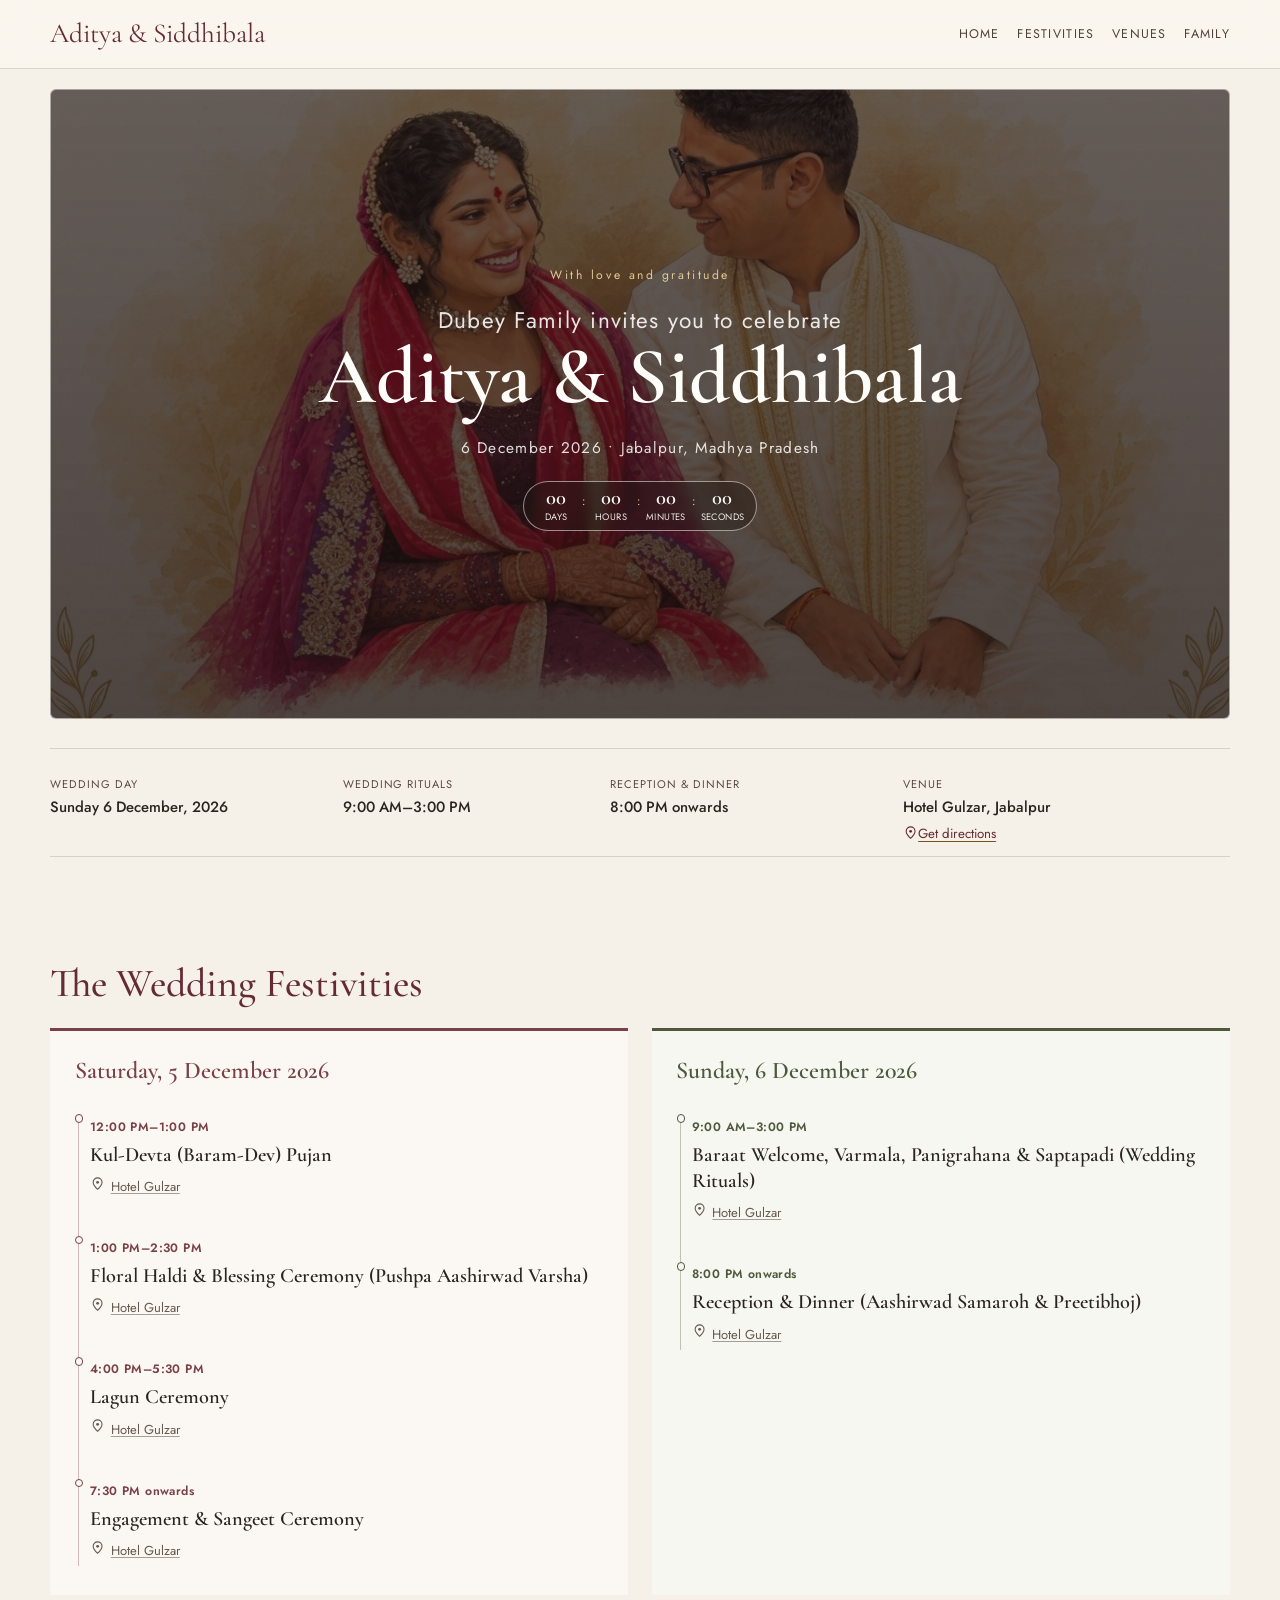
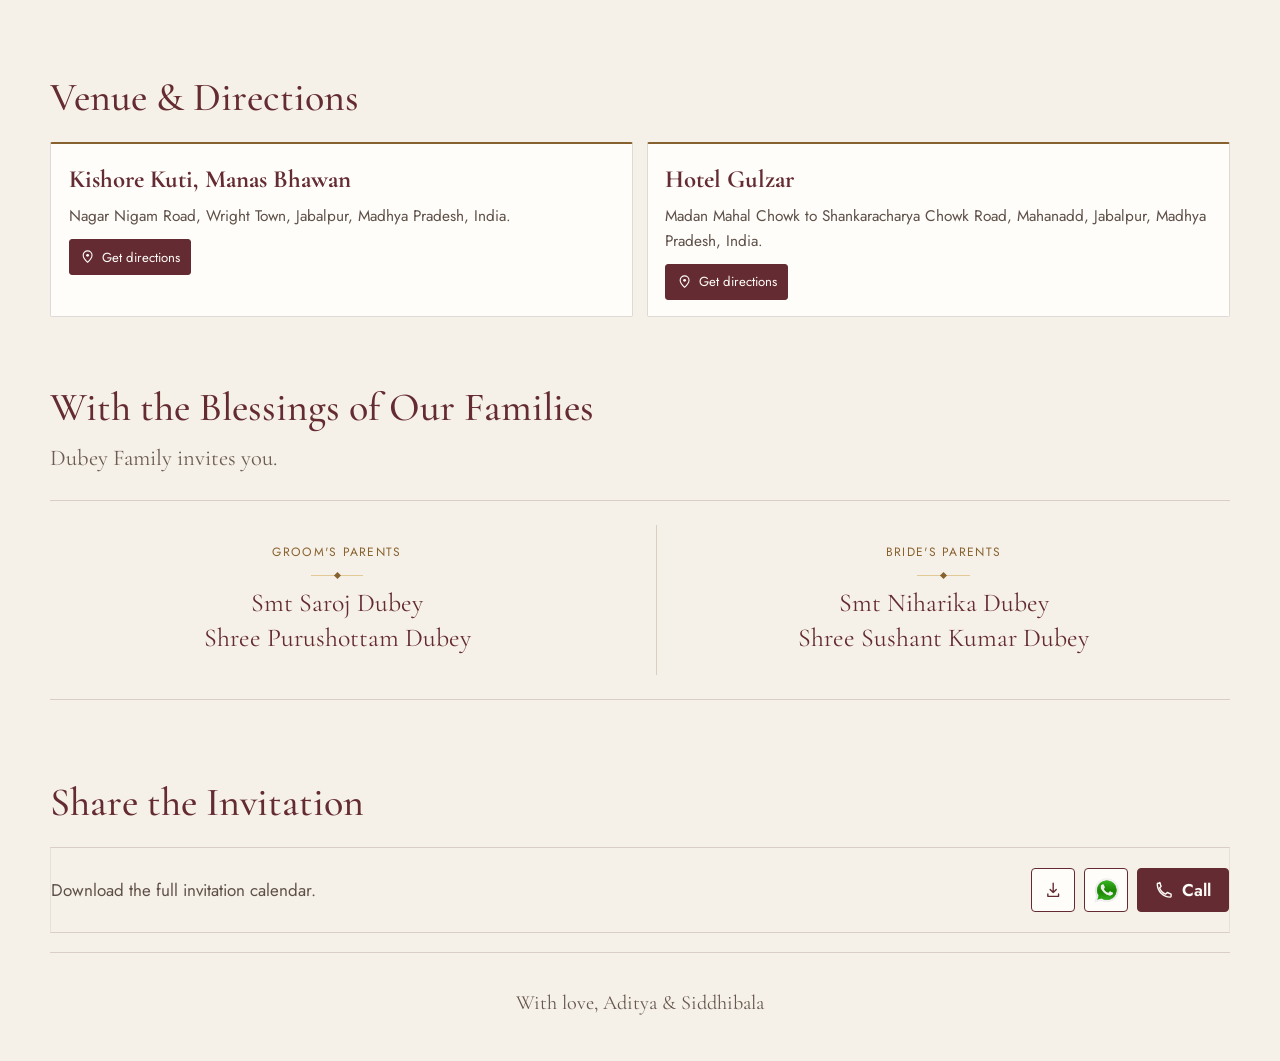
==== adisiddhi_1E/index.html @ 54d98c87 "Add eight standalone wedding invitation projects" ====
﻿<!doctype html>
<html lang="en">
  <head>
    <meta charset="UTF-8" />
    <meta name="viewport" content="width=device-width, initial-scale=1.0" />
    <title>Aditya & Siddhibala | Wedding Invitation _1E</title>
    <meta name="description" content="An elegant invitation for the wedding of Aditya and Siddhibala in Jabalpur on 6 December 2026. Project _1E." />

    <meta property="og:title" content="Aditya & Siddhibala | Wedding Invitation _1E" />
    <meta property="og:description" content="You are warmly invited to celebrate our wedding on 6 December 2026." />
    <meta property="og:image" content="https://adityadubey1313-oss.github.io/adisiddhi_1E/preview.jpg" />
    <meta property="og:type" content="website" />
    <meta property="og:url" content="https://adityadubey1313-oss.github.io/adisiddhi_1E/" />
    <meta name="twitter:card" content="summary_large_image" />
    <meta name="twitter:image" content="https://adityadubey1313-oss.github.io/adisiddhi_1E/preview.jpg" />

    <link rel="preconnect" href="https://fonts.googleapis.com" />
    <link rel="preconnect" href="https://fonts.gstatic.com" crossorigin />
    <link href="https://fonts.googleapis.com/css2?family=Cormorant+Garamond:wght@400;500;600;700&family=Jost:wght@300;400;500;600;700&display=swap" rel="stylesheet" />
    <link rel="stylesheet" href="styles.css" />
  </head>
  <body>
    <div class="page-shell">
      <header class="site-header">
        <div class="nav-wrap">
          <div class="brand" aria-label="Aditya and Siddhibala">Aditya &amp; Siddhibala</div>

          <nav class="main-nav" aria-label="Main navigation">
            <a href="#home" data-copy="navHome">Home</a>
            <a href="#schedule" data-copy="navSchedule">Schedule</a>
            <a href="#venues" data-copy="navVenue">Venues</a>
            <a href="#family" data-copy="navFamily">Family</a>
          </nav>

        </div>
      </header>

      <main id="home">
        <section class="hero" aria-labelledby="introName">
          <div class="hero-shell">
            <div class="hero-artwork">
              <div class="content">
                <p class="intro-tag" id="introTag">With love and gratitude</p>
                <p class="hero-subtitle" id="introInvite">Dubey Family invites you to celebrate</p>
                <h1 class="hero-title" id="introName">Aditya &amp; Siddhibala</h1>
                <div class="hero-date" id="introDate">6 December 2026 • Jabalpur, Madhya Pradesh</div>
                <div class="countdown-block hero-countdown">
                  <div class="countdown-row" id="countdown" role="timer" aria-label="Countdown to the wedding">
                    <div class="countdown-unit"><strong id="daysValue">00</strong><span id="daysLabel">Days</span></div>
                    <span class="countdown-separator" aria-hidden="true">:</span>
                    <div class="countdown-unit"><strong id="hoursValue">00</strong><span id="hoursLabel">Hours</span></div>
                    <span class="countdown-separator" aria-hidden="true">:</span>
                    <div class="countdown-unit"><strong id="minutesValue">00</strong><span id="minutesLabel">Minutes</span></div>
                    <span class="countdown-separator" aria-hidden="true">:</span>
                    <div class="countdown-unit"><strong id="secondsValue">00</strong><span id="secondsLabel">Seconds</span></div>
                  </div>
                </div>
              </div>
            </div>
          </div>
        </section>

        <section class="section invitation-details" id="heroSection" aria-label="Wedding details">
          <div class="wedding-panel">
            <div class="wedding-details" aria-label="Wedding details">
              <div class="wedding-detail wedding-date-detail">
                <span class="detail-label" id="eventDateLabel">Wedding day</span>
                <strong id="weddingDateDetail"></strong>
              </div>
              <div class="wedding-detail">
                <span class="detail-label" id="ritualsLabel">Wedding rituals</span>
                <strong id="ritualsTimeDetail"></strong>
              </div>
              <div class="wedding-detail">
                <span class="detail-label" id="receptionLabel">Reception &amp; dinner</span>
                <strong id="receptionTimeDetail"></strong>
              </div>
              <div class="wedding-detail venue-detail">
                <span class="detail-label" id="venueLabel">Venue</span>
                <strong id="weddingVenueDetail"></strong>
                <a class="text-link directions-link" id="mainDirections" target="_blank" rel="noopener noreferrer">Get directions</a>
              </div>
            </div>
          </div>
        </section>

        <section class="section" id="schedule">
          <div class="section-heading-group">
            <h2 class="section-heading" id="scheduleTitle">The Wedding Festivities</h2>
          </div>
          <div class="schedule-list" id="scheduleList"></div>
        </section>

        <section class="section" id="venues">
          <h2 class="section-heading" id="venueTitle">Venue &amp; Directions</h2>
          <div class="venue-grid" id="venueGrid"></div>
        </section>

        <section class="section" id="family">
          <h2 class="section-heading" id="familyTitle">Family</h2>
          <p class="family-invitation" id="familyLine">Dubey Family invites you.</p>
          <div class="family-grid" id="familyGrid"></div>
        </section>

        <section class="section" id="share">
          <h2 class="section-heading" id="shareTitle">Share the Invitation</h2>
          <div class="share-wrap">
            <p id="downloadCalendarCaption">Download the complete invitation calendar and share the celebration with your loved ones.</p>
            <div class="action-group" aria-label="Invitation actions">
              <button class="action-button action-button-icon" id="downloadCalendar" type="button" aria-label="Download calendar">
                <svg class="action-icon" viewBox="0 0 24 24" aria-hidden="true" focusable="false"><path d="M12 3v12m0 0 4-4m-4 4-4-4M5 17v3h14v-3"></path></svg>
                <span class="sr-only" id="downloadCalendarLabel">Download calendar</span>
              </button>
              <button class="action-button action-button-icon" id="whatsappShare" type="button" aria-label="Share on WhatsApp">
                <img class="whatsapp-logo" src="whatsapp-logo.png" alt="" aria-hidden="true" />
              </button>
              <button class="action-button action-button-call" id="openContacts" type="button" aria-haspopup="dialog" aria-controls="contactDialog">
                <svg class="action-icon" viewBox="0 0 24 24" aria-hidden="true" focusable="false"><path d="M7 3H4a1 1 0 0 0-1 1c0 9.4 7.6 17 17 17a1 1 0 0 0 1-1v-3l-5-2-2 2a14 14 0 0 1-8-8l2-2-2-5Z"></path></svg>
                <span id="callActionLabel">Call</span>
              </button>
            </div>
          </div>
        </section>

        <dialog class="contact-dialog" id="contactDialog" aria-labelledby="contactDialogTitle" aria-describedby="contactDialogDescription">
          <div class="contact-dialog-header">
            <div>
              <h2 id="contactDialogTitle">Contact numbers</h2>
              <p id="contactDialogDescription" class="sr-only">Contact numbers grouped by venue.</p>
            </div>
            <button class="contact-close" id="closeContacts" type="button" aria-label="Close contact panel" autofocus>&times;</button>
          </div>
          <div class="contact-groups" id="contactGroups"></div>
        </dialog>
      </main>

      <footer class="site-footer">
        <p id="footerText">With love, Aditya &amp; Siddhibala</p>
      </footer>
    </div>

    <script src="invitation-data.js?v=20261010-hi-spellings-2"></script>
    <script src="app.js?v=d414273"></script>
  </body>
</html>
---- adisiddhi_1E/styles.css ----
:root {
  --bg: #f8f2eb;
  --bg-deep: #f0e3d8;
  --card: rgba(255, 255, 255, 0.52);
  --card-strong: rgba(255, 255, 255, 0.7);
  --ink: #2a1915;
  --maroon: #5b1c20;
  --maroon-soft: #7e4142;
  --rose: #c27a78;
  --gold: #765323;
  --gold-soft: #f2d39a;
  --pearl: #fdf9f5;
  --shadow: rgba(74, 38, 28, 0.12);
  --line: rgba(53, 31, 25, 0.12);
  --success: #2f6a5a;
  --radius: 28px;
}

* {
  box-sizing: border-box;
}

html {
  scroll-behavior: smooth;
}

body {
  margin: 0;
  font-size: 17px;
  font-family: 'Jost', 'Segoe UI', sans-serif;
  background:
    radial-gradient(circle at top, rgba(255,255,255,0.72), rgba(245,236,227,0.7) 32%, rgba(241,227,214,0.86) 100%),
    var(--bg);
  color: var(--ink);
  line-height: 1.6;
}

img {
  display: block;
  max-width: 100%;
}

a {
  color: inherit;
  text-decoration: none;
}

button {
  font: inherit;
}

:focus-visible {
  outline: 3px solid rgba(121, 82, 37, 0.6);
  outline-offset: 3px;
}

.sr-only {
  position: absolute;
  width: 1px;
  height: 1px;
  padding: 0;
  margin: -1px;
  overflow: hidden;
  clip: rect(0, 0, 0, 0);
  white-space: nowrap;
  border: 0;
}

.page-shell {
  position: relative;
  overflow: hidden;
}

.page-shell::before,
.page-shell::after {
  content: '';
  position: fixed;
  width: 22rem;
  height: 22rem;
  border-radius: 50%;
  background: rgba(214, 176, 117, 0.08);
  pointer-events: none;
  filter: blur(12px);
  z-index: 0;
}

.page-shell::before {
  left: -6rem;
  top: 1rem;
}

.page-shell::after {
  right: -5rem;
  bottom: 8rem;
}

.site-header {
  position: sticky;
  top: 0;
  z-index: 30;
  backdrop-filter: blur(16px);
  background: rgba(247, 238, 230, 0.68);
  border-bottom: 1px solid rgba(77, 41, 35, 0.08);
}

.nav-wrap {
  width: min(1180px, calc(100% - 1.5rem));
  margin: 0 auto;
  display: flex;
  align-items: center;
  justify-content: space-between;
  min-height: 72px;
  gap: 1rem;
}

.brand {
  display: flex;
  align-items: center;
  gap: 0.8rem;
  font-family: 'Cormorant Garamond', serif;
  font-size: clamp(1.5rem, 2vw, 2.1rem);
  letter-spacing: 0.04em;
  color: var(--maroon);
}

.brand-mark {
  width: 2.35rem;
  height: 2.35rem;
  border-radius: 50%;
  display: grid;
  place-items: center;
  background: linear-gradient(135deg, rgba(215,167,110,0.18), rgba(91,28,32,0.15));
  border: 1px solid rgba(91,28,32,0.14);
  color: var(--gold);
}

.main-nav {
  display: flex;
  align-items: center;
  gap: 1.2rem;
  flex-wrap: wrap;
}

.main-nav a {
  font-size: 0.78rem;
  letter-spacing: 0.1rem;
  text-transform: uppercase;
  color: rgba(42,25,21,0.75);
  transition: color 0.2s ease;
}

.main-nav a:hover,
.main-nav a:focus-visible {
  color: var(--maroon);
}

.header-actions {
  display: flex;
  align-items: center;
  gap: 0.8rem;
}

.hero {
  position: relative;
  padding: 3.5rem 0 2rem;
  z-index: 1;
}

.hero-shell {
  width: min(1180px, calc(100% - 1.5rem));
  margin: 0 auto;
  display: grid;
  gap: 2rem;
}

.hero-card {
  position: relative;
  overflow: hidden;
  border-radius: 32px;
  background: linear-gradient(135deg, rgba(255,255,255,0.3), rgba(255,255,255,0.1));
  border: 1px solid rgba(90, 34, 28, 0.08);
  box-shadow: 0 35px 80px var(--shadow);
  padding: clamp(1rem, 2vw, 1.4rem);
}

.hero-artwork {
  min-height: min(70svh, 700px);
  display: grid;
  place-items: center;
  background: linear-gradient(180deg, rgba(28, 18, 17, 0.68), rgba(28, 18, 17, 0.78)), url('preview.jpg') center 44% / cover no-repeat;
  text-align: center;
  color: var(--pearl);
  position: relative;
  border-radius: var(--radius);
  overflow: hidden;
}

.hero-artwork .content {
  position: relative;
  z-index: 1;
  padding: 2rem 1.25rem;
  max-width: 720px;
}

.intro-tag {
  margin: 0 0 1rem;
  font-size: 0.78rem;
  letter-spacing: 0.35rem;
  text-transform: uppercase;
  color: var(--gold-soft);
}

.hero-title {
  margin: 0;
  font-family: 'Cormorant Garamond', serif;
  font-size: clamp(3.2rem, 8vw, 8rem);
  line-height: 0.86;
  letter-spacing: 0.04em;
  font-weight: 600;
}

.hero-subtitle {
  margin: 1rem 0 0;
  font-size: clamp(1rem, 2vw, 1.35rem);
  letter-spacing: 0.22rem;
  text-transform: uppercase;
  color: rgba(255,255,255,0.88);
}

.hero-date {
  margin-top: 1.25rem;
  font-size: 0.9rem;
  letter-spacing: 0.24rem;
  text-transform: uppercase;
  color: rgba(255,255,255,0.86);
}

.section {
  width: min(1180px, calc(100% - 1.5rem));
  margin: 0 auto;
  padding: 1rem 0 4rem;
  position: relative;
  z-index: 1;
}

.panel {
  background: rgba(255,255,255,0.36);
  border: 1px solid rgba(91, 28, 32, 0.08);
  border-radius: var(--radius);
  box-shadow: 0 22px 60px rgba(31, 18, 17, 0.07);
}

.hero-summary {
  padding: clamp(1.6rem, 4vw, 2.4rem);
  text-align: center;
}

.eyebrow {
  margin: 0;
  color: var(--maroon);
  font-size: 0.78rem;
  letter-spacing: 0.28rem;
  text-transform: uppercase;
}

.names-shell {
  margin-top: 0.8rem;
  font-family: 'Cormorant Garamond', serif;
  font-size: clamp(2.8rem, 6vw, 5.6rem);
  line-height: 0.88;
  letter-spacing: 0.05em;
  color: var(--maroon);
}

.date-line {
  margin-top: 0.9rem;
  display: flex;
  justify-content: center;
  flex-wrap: wrap;
  gap: 0.8rem;
  font-size: 0.85rem;
  letter-spacing: 0.18rem;
  text-transform: uppercase;
  color: rgba(42,25,21,0.72);
}

.section-heading {
  margin: 0 0 1.2rem;
  font-family: 'Cormorant Garamond', serif;
  color: var(--maroon);
  font-size: clamp(2.4rem, 5vw, 4rem);
  line-height: 1;
}

.schedule-list {
  display: grid;
  gap: 1rem;
}

.venue-grid {
  display: grid;
  grid-template-columns: repeat(2, minmax(0, 1fr));
  gap: 1rem;
}

.venue-card {
  padding: 1.3rem 1.2rem;
  border-radius: 24px;
  background: rgba(255,255,255,0.4);
  border: 1px solid rgba(91,28,32,0.08);
}

.venue-card h3 {
  margin: 0 0 0.75rem;
  font-family: 'Cormorant Garamond', serif;
  font-size: clamp(2rem, 3vw, 2.7rem);
  color: var(--maroon);
}

.venue-card p {
  margin: 0.5rem 0;
  color: rgba(42,25,21,0.78);
}

.venue-links {
  display: flex;
  flex-wrap: wrap;
  gap: 0.8rem;
  margin-top: 1rem;
}

.family-grid {
  display: grid;
  grid-template-columns: repeat(2, minmax(0, 1fr));
  gap: 1rem;
}

.share-wrap {
  display: flex;
  justify-content: space-between;
  align-items: center;
  gap: 1rem;
  flex-wrap: wrap;
  padding: 1.3rem 1.2rem;
  border-radius: 24px;
  background: linear-gradient(135deg, rgba(91,28,32,0.1), rgba(218,178,117,0.14));
  border: 1px solid rgba(91,28,32,0.08);
}

.site-footer {
  width: min(1180px, calc(100% - 1.5rem));
  margin: 0 auto 2rem;
  padding: 1.2rem 0 3rem;
  text-align: center;
  color: rgba(42,25,21,0.68);
}

@media (prefers-reduced-motion: reduce) {
  html {
    scroll-behavior: auto;
  }

  *, *::before, *::after {
    animation-duration: 0.01ms !important;
    animation-iteration-count: 1 !important;
    transition-duration: 0.01ms !important;
  }
}

:root {
  --bg: #f6f1e8;
  --bg-deep: #eee2d5;
  --card: #fffdf9;
  --card-strong: #ffffff;
  --ink: #2b2420;
  --maroon: #642c32;
  --maroon-soft: #855457;
  --rose: #bd7773;
  --gold: #87612e;
  --gold-soft: #e2c995;
  --pearl: #fffdf9;
  --shadow: rgba(55, 34, 27, 0.09);
  --line: rgba(55, 34, 27, 0.16);
  --radius: 6px;
}

body {
  background: var(--bg);
  color: var(--ink);
  font-size: 17px;
  font-family: 'Jost', 'Segoe UI', sans-serif;
}

.page-shell::before,
.page-shell::after {
  content: none;
}

.site-header {
  background: rgba(250, 246, 239, 0.96);
  border-bottom-color: var(--line);
  backdrop-filter: blur(12px);
}

.nav-wrap {
  min-height: 68px;
  width: min(1180px, calc(100% - 3rem));
}

.brand {
  color: var(--maroon);
  font-size: 1.65rem;
  letter-spacing: 0;
  white-space: nowrap;
}

.main-nav {
  gap: 1.1rem;
}

.main-nav a {
  color: #51423b;
  font-size: 0.72rem;
  letter-spacing: 0.08rem;
}

.hero {
  padding: 1.25rem 0 1rem;
}

.hero-shell,
.section,
.site-footer {
  width: min(1180px, calc(100% - 3rem));
}

.hero-card {
  padding: 0;
  border: 0;
  border-radius: var(--radius);
  background: transparent;
  box-shadow: none;
}

.hero-artwork {
  min-height: min(70svh, 700px);
  border: 1px solid rgba(255, 253, 249, 0.5);
  background-position: center 44%;
  color: var(--pearl);
}

.hero-artwork .content {
  max-width: 780px;
  padding: 2rem 1.5rem;
}

.intro-tag,
.eyebrow {
  color: var(--gold-soft);
  font-size: 0.7rem;
  letter-spacing: 0.16rem;
}

.hero-title {
  font-size: 5rem;
  letter-spacing: 0;
  line-height: 0.98;
}

.hero-subtitle,
.hero-date {
  letter-spacing: 0.08rem;
  text-transform: none;
}

.hero-date {
  font-size: 0.9rem;
}

.hero-artwork .intro-tag {
  text-transform: none;
}

.hero-countdown {
  display: flex;
  justify-content: center;
  margin-top: 1rem;
}

.hero-countdown .countdown-row {
  width: max-content;
  max-width: 100%;
  flex-wrap: nowrap;
  gap: 0.35rem;
  padding: 0.35rem 0.7rem;
  border: 1px solid rgba(255, 253, 249, 0.52);
  border-radius: 999px;
  background: rgba(36, 25, 23, 0.48);
  backdrop-filter: blur(5px);
}

.hero-countdown .countdown-unit {
  min-width: 2.55rem;
}

.hero-countdown .countdown-unit strong {
  color: var(--pearl);
  font-size: 1.2rem;
}

.hero-countdown .countdown-unit span {
  margin-top: 0.12rem;
  color: rgba(255, 253, 249, 0.92);
  font-size: 0.52rem;
}

.hero-countdown .countdown-separator {
  padding-top: 0;
  color: var(--gold-soft);
  font-size: 1rem;
}

.invitation-details {
  padding-top: 0.8rem;
  padding-bottom: 2.7rem;
  scroll-margin-top: 5rem;
}

.wedding-panel {
  padding: 0.7rem 0;
  border: 0;
  border-top: 1px solid var(--line);
  border-bottom: 1px solid var(--line);
  border-radius: 0;
  background: transparent;
  box-shadow: none;
}

.countdown-block {
  display: flex;
  align-items: center;
  justify-content: center;
  gap: 1.2rem;
  padding: 0.25rem 0 0.65rem;
}

.countdown-heading {
  margin: 0;
  color: var(--maroon);
  font-family: 'Cormorant Garamond', Georgia, serif;
  font-size: 1.1rem;
}

.countdown-row {
  display: flex;
  align-items: center;
  justify-content: center;
  gap: 0.42rem;
  font-variant-numeric: tabular-nums;
}

.countdown-unit {
  min-width: 2.45rem;
  text-align: center;
}

.countdown-unit strong {
  display: block;
  color: var(--maroon);
  font-family: 'Cormorant Garamond', Georgia, serif;
  font-size: 1.42rem;
  font-weight: 600;
  line-height: 1;
}

.countdown-unit span {
  display: block;
  margin-top: 0.28rem;
  color: #594b44;
  font-size: 0.58rem;
  letter-spacing: 0.025rem;
  text-transform: uppercase;
}

.countdown-separator {
  align-self: flex-start;
  padding-top: 0.05rem;
  color: var(--gold);
  font-family: 'Cormorant Garamond', Georgia, serif;
  font-size: 1.4rem;
}

.wedding-details {
  display: grid;
  grid-template-columns: 1.1fr 1fr 1.1fr 1.3fr;
  gap: 1rem;
  padding-top: 1rem;
}

.wedding-detail {
  display: flex;
  flex-direction: column;
  align-items: flex-start;
  gap: 0.2rem;
  min-width: 0;
}

.detail-label {
  color: #594940;
  font-size: 0.63rem;
  letter-spacing: 0.06rem;
  text-transform: uppercase;
}

.wedding-detail strong {
  color: var(--ink);
  font-size: 0.87rem;
  font-weight: 500;
  line-height: 1.35;
}

.timezone-note {
  margin: 0.55rem 0 0;
  color: #594b44;
  font-size: 0.67rem;
  text-align: center;
}

.text-link {
  margin-top: 0.18rem;
  color: var(--maroon);
  font-size: 0.77rem;
  text-decoration: underline;
  text-decoration-color: #765323;
  text-underline-offset: 3px;
}

.section-heading {
  margin: 0 0 0.65rem;
  color: var(--maroon);
  font-size: 2.5rem;
  font-weight: 500;
  line-height: 1.12;
  letter-spacing: 0;
}

.section-heading-group {
  margin-bottom: 1.8rem;
}

.section-heading-group .section-heading {
  margin-bottom: 0.35rem;
}

.section-intro {
  margin: 0;
  color: #594b44;
  font-family: 'Cormorant Garamond', Georgia, serif;
  font-size: 1.15rem;
}

#schedule,
#venues,
#family,
#share {
  padding-top: 3.8rem;
  padding-bottom: 1.2rem;
  scroll-margin-top: 4rem;
}

#schedule > .section-heading,
#schedule > .section-heading-group,
#venues > .section-heading,
#family > .section-heading,
#share > .section-heading {
  margin-bottom: 1.4rem;
}

.schedule-list {
  display: grid;
  grid-template-columns: repeat(2, minmax(0, 1fr));
  gap: 1.45rem;
}

.schedule-day {
  --day-ink: #794047;
  --day-wash: #fbf7f3;
  min-width: 0;
  padding: 1.55rem 1.55rem 1.45rem;
  border-top: 3px solid var(--day-ink);
  background-color: var(--day-wash);
  background-image: none;
  animation: arrive 0.5s ease both;
}

.schedule-day:nth-child(2) {
  --day-ink: #4f583d;
  --day-wash: #f6f7f1;
  animation-delay: 70ms;
}

.schedule-day:nth-child(3) {
  --day-ink: #765323;
  --day-wash: #faf7ed;
  animation-delay: 140ms;
}

.schedule-day:nth-child(4) {
  --day-ink: #3f4b55;
  --day-wash: #f2f5f4;
  animation-delay: 210ms;
}

.schedule-day-heading {
  margin: 0 0 1.45rem;
  color: var(--day-ink);
  font-family: 'Cormorant Garamond', Georgia, serif;
  font-size: 1.5rem;
  font-weight: 600;
  line-height: 1.25;
}

.event-timeline {
  position: relative;
  display: grid;
  gap: 1.4rem;
  margin: 0;
  padding: 0 0 0 0.95rem;
  list-style: none;
}

.event-timeline::before {
  position: absolute;
  top: 0.3rem;
  bottom: 0.35rem;
  left: 0.2rem;
  width: 1px;
  background: color-mix(in srgb, var(--day-ink) 34%, transparent);
  content: '';
}

.event-item {
  position: relative;
  min-width: 0;
  padding: 0.55rem 0;
}

.event-item::before {
  position: absolute;
  top: 0.35rem;
  left: -0.94rem;
  width: 0.4rem;
  height: 0.4rem;
  border: 1px solid var(--day-ink);
  border-radius: 50%;
  background: var(--day-wash);
  content: '';
}

.event-time {
  margin: 0 0 0.28rem;
  color: var(--day-ink);
  font-size: 0.7rem;
  font-weight: 600;
  letter-spacing: 0.025rem;
}

.event-item h4 {
  margin: 0 0 0.16rem;
  color: var(--ink);
  font-family: 'Cormorant Garamond', Georgia, serif;
  font-size: 1.27rem;
  font-weight: 600;
  line-height: 1.3;
}

.event-venue {
  display: inline-flex;
  align-items: baseline;
  gap: 0.35rem;
  max-width: 100%;
  margin-top: 0.32rem;
  color: #66574f;
  font-size: 0.75rem;
  text-decoration: underline;
  text-decoration-color: rgba(81, 68, 61, 0.5);
  text-underline-offset: 2px;
}

.event-note {
  margin: 0.45rem 0 0;
  color: #51443d;
  font-size: 0.72rem;
  font-style: italic;
}

.venue-grid {
  gap: 1rem;
}

.venue-card {
  padding: 1.3rem;
  border: 1px solid var(--line);
  border-top: 3px solid var(--gold);
  border-radius: 2px;
  background: var(--card);
}

.venue-card h3 {
  margin-bottom: 0.45rem;
  color: var(--maroon);
  font-size: 1.8rem;
}

.venue-card p {
  color: #5e5049;
  font-size: 0.9rem;
}

.venue-links {
  gap: 0.55rem;
}

.button-link {
  display: inline-flex;
  min-height: 42px;
  align-items: center;
  justify-content: center;
  padding: 0.6rem 0.85rem;
  border: 1px solid var(--maroon);
  border-radius: 3px;
  background: var(--maroon);
  color: var(--pearl);
  font-size: 0.76rem;
  cursor: pointer;
  text-align: center;
  text-decoration: none;
}

.button-link-light {
  border-color: rgba(100, 44, 50, 0.25);
  background: transparent;
  color: var(--maroon);
}

.directions-link {
  gap: 0.42rem;
  white-space: nowrap;
}

.directions-icon {
  width: 0.95rem;
  height: 0.95rem;
  flex: 0 0 auto;
  fill: none;
  stroke: currentColor;
  stroke-linecap: round;
  stroke-linejoin: round;
  stroke-width: 1.7;
  vertical-align: -0.12em;
}

.directions-icon circle {
  fill: currentColor;
  stroke: none;
}

a:hover {
  color: #4d2027;
  text-decoration-color: currentColor;
}

.button-link:hover {
  border-color: #4d2027;
  background: #4d2027;
  color: var(--pearl);
}

.button-link-light:hover {
  background: #4d2027;
  color: var(--pearl);
}

:focus-visible {
  outline: 3px solid #765323;
  outline-offset: 3px;
}

.family-invitation {
  margin: -0.8rem 0 1.5rem;
  color: #6b5c53;
  font-family: 'Cormorant Garamond', Georgia, serif;
  font-size: 1.35rem;
}

.family-grid {
  gap: 2rem;
  padding: 1.5rem 0;
  border-top: 1px solid var(--line);
  border-bottom: 1px solid var(--line);
}

.family-group {
  position: relative;
  display: flex;
  min-height: 150px;
  flex-direction: column;
  align-items: center;
  justify-content: center;
  padding: 1rem;
  text-align: center;
}

.family-group + .family-group {
  border-left: 1px solid var(--line);
}

.family-role {
  margin: 0;
  color: var(--gold);
  font-size: 0.69rem;
  letter-spacing: 0.08rem;
  text-transform: uppercase;
}

.family-divider {
  position: relative;
  display: block;
  width: 3.3rem;
  height: 1px;
  margin: 0.8rem 0 0.55rem;
  background: var(--gold-soft);
}

.family-divider::after {
  position: absolute;
  top: -2px;
  left: calc(50% - 2px);
  width: 5px;
  height: 5px;
  transform: rotate(45deg);
  background: var(--gold);
  content: '';
}

.family-names p {
  margin: 0.18rem 0;
  color: var(--maroon);
  font-family: 'Cormorant Garamond', Georgia, serif;
  font-size: 1.55rem;
  line-height: 1.25;
}

.share-wrap {
  padding: 1.25rem 0;
  border-top: 1px solid var(--line);
  border-bottom: 1px solid var(--line);
  border-radius: 0;
  background: transparent;
}

.share-wrap > p {
  max-width: 38rem;
  margin: 0;
  color: #5e5049;
}

.site-footer {
  margin-bottom: 0;
  padding: 2.1rem 0 2.6rem;
  border-top: 1px solid var(--line);
  color: #66574f;
  font-family: 'Cormorant Garamond', Georgia, serif;
  font-size: 1.2rem;
}

.site-footer p {
  margin: 0;
}

@keyframes arrive {
  from { opacity: 0; transform: translateY(8px); }
  to { opacity: 1; transform: translateY(0); }
}

@media (max-width: 760px) {
  .nav-wrap {
    width: calc(100% - 1.5rem);
    min-height: 0;
    flex-wrap: wrap;
    padding: 0.55rem 0 0.35rem;
  }

  .brand {
    font-size: 1.4rem;
  }

  .header-actions {
    margin-left: auto;
  }

  .main-nav {
    display: flex;
    order: 3;
    flex-basis: 100%;
    justify-content: center;
    gap: 0.9rem;
    padding: 0.35rem 0 0.15rem;
  }

  .main-nav a {
    font-size: 0.61rem;
    letter-spacing: 0.035rem;
  }

  .hero,
  .hero-shell {
    width: 100%;
  }

  .hero {
    padding: 0.5rem 0 0;
  }

  .hero-artwork {
    min-height: 64svh;
    border-right: 0;
    border-left: 0;
    border-radius: 0;
    background-position: center 40%;
  }

  .hero-title {
    font-size: clamp(1.7rem, 8vw, 3.1rem);
    white-space: nowrap;
  }

  .hero-countdown {
    margin-top: 0.9rem;
  }

  .hero-countdown .countdown-row {
    gap: 0.2rem;
    padding: 0.3rem 0.5rem;
  }

  .hero-countdown .countdown-unit {
    min-width: 2.15rem;
  }

  .hero-date {
    font-size: 0.78rem;
    line-height: 1.5;
  }

  .section,
  .site-footer {
    width: calc(100% - 1.5rem);
  }

  .invitation-details {
    padding-top: 1.5rem;
    padding-bottom: 2.7rem;
  }

  .wedding-panel {
    padding: 0.55rem 0;
  }

  .countdown-block {
    align-items: center;
    flex-direction: column;
    gap: 0.25rem;
  }

  .countdown-heading {
    font-size: 1rem;
  }

  .countdown-row {
    width: 100%;
    justify-content: space-between;
    gap: 0.15rem;
  }

  .countdown-unit {
    min-width: 2.25rem;
  }

  .countdown-unit strong {
    font-size: 1.3rem;
  }

  .countdown-unit span {
    font-size: 0.55rem;
    letter-spacing: 0.015rem;
  }

  .countdown-separator {
    font-size: 1.1rem;
  }

  .wedding-details {
    grid-template-columns: repeat(2, minmax(0, 1fr));
    gap: 0.85rem 0.65rem;
  }

  .wedding-detail strong {
    font-size: 0.78rem;
  }

  .venue-detail {
    grid-column: 1 / -1;
  }

  .section-heading {
    font-size: 2.1rem;
  }

  #schedule,
  #venues,
  #family,
  #share {
    padding-top: 2.8rem;
  }

  .schedule-list,
  .venue-grid,
  .family-grid {
    grid-template-columns: 1fr;
  }

  .schedule-day {
    padding: 1.4rem 1.05rem 1.25rem;
  }

  .event-timeline {
    gap: 1.2rem;
  }

  .schedule-day-heading {
    margin-bottom: 1.3rem;
  }

  .family-grid {
    gap: 0;
    padding: 0.6rem 0;
  }

  .family-group + .family-group {
    border-top: 1px solid var(--line);
    border-left: 0;
  }

  .family-group {
    min-height: 135px;
  }

  .share-wrap {
    align-items: flex-start;
    flex-direction: column;
  }
}

@media (max-width: 360px) {
  .brand {
    font-size: 1.25rem;
  }

  .main-nav {
    gap: 0.6rem;
  }

  .main-nav a {
    font-size: 0.56rem;
  }
}

@media (prefers-reduced-motion: reduce) {
  .schedule-day {
    animation: none;
  }
}

#venues {
  padding-bottom: 0.5rem;
}

.venue-grid {
  gap: 0.85rem;
}

.venue-card {
  padding: 1rem 1.1rem;
  border-top-width: 2px;
  background: #fffdf9;
}

.venue-card h3 {
  margin-bottom: 0.2rem;
  font-size: 1.55rem;
}

.venue-card p {
  margin: 0.25rem 0 0;
}

.venue-links {
  margin-top: 0.65rem;
}

.venue-links .button-link {
  min-height: 36px;
  padding: 0.4rem 0.65rem;
}

.action-group {
  display: flex;
  flex: 0 0 auto;
  align-items: center;
  gap: 0.55rem;
}

.action-button {
  display: inline-flex;
  height: 44px;
  min-width: 44px;
  min-height: 44px;
  flex: 0 0 auto;
  align-items: center;
  justify-content: center;
  gap: 0.55rem;
  border: 1px solid var(--maroon);
  border-radius: 4px;
  background: #fffdf9;
  color: var(--maroon);
  cursor: pointer;
}

.action-button-icon {
  width: 44px;
  height: 44px;
  padding: 0;
}

.action-button-call {
  min-width: 92px;
  padding: 0.55rem 1rem;
  background: var(--maroon);
  color: var(--pearl);
  font-weight: 600;
}

.action-button:hover {
  background: #4d2027;
  color: var(--pearl);
}

.action-icon {
  width: 1.15rem;
  height: 1.15rem;
  fill: none;
  stroke: currentColor;
  stroke-linecap: round;
  stroke-linejoin: round;
  stroke-width: 1.8;
}

.whatsapp-logo {
  display: block;
  width: 1.55rem;
  height: 1.55rem;
  object-fit: contain;
}

.contact-dialog {
  width: min(30rem, calc(100% - 2rem));
  max-height: min(80vh, 38rem);
  overflow: auto;
  padding: 1.35rem;
  border: 1px solid var(--line);
  border-radius: 8px;
  background: #fffdf9;
  color: var(--ink);
  box-shadow: 0 20px 70px rgba(35, 24, 21, 0.24);
}

.contact-dialog::backdrop {
  background: rgba(35, 24, 21, 0.48);
}

.contact-dialog-header {
  display: flex;
  align-items: flex-start;
  justify-content: space-between;
  gap: 1rem;
  padding-bottom: 0.8rem;
  border-bottom: 1px solid var(--line);
}

.contact-dialog-header h2 {
  margin: 0;
  color: var(--maroon);
  font-family: 'Cormorant Garamond', Georgia, serif;
  font-size: 1.8rem;
  line-height: 1.15;
}

.contact-close {
  display: grid;
  width: 44px;
  height: 44px;
  flex: 0 0 auto;
  place-items: center;
  border: 1px solid var(--line);
  border-radius: 4px;
  background: transparent;
  color: var(--maroon);
  cursor: pointer;
  font-size: 1.6rem;
  line-height: 1;
}

.contact-groups {
  display: grid;
  gap: 1rem;
  padding-top: 0.95rem;
}

.contact-group h3 {
  margin: 0 0 0.35rem;
  color: var(--maroon);
  font-size: 0.95rem;
}

.contact-group ul {
  display: grid;
  gap: 0.25rem;
  margin: 0;
  padding: 0;
  list-style: none;
}

.contact-group a {
  display: inline-flex;
  min-height: 40px;
  align-items: center;
  color: #4d2027;
  text-decoration: underline;
  text-underline-offset: 3px;
}

.brand {
  font-size: calc(1.65rem + 1px);
}

.main-nav a {
  font-size: calc(0.72rem + 1px);
}

.intro-tag,
.eyebrow {
  font-size: calc(0.7rem + 1px);
}

.hero-subtitle {
  font-size: clamp(calc(1rem + 1px), calc(2vw + 1px), calc(1.35rem + 1px));
}

.hero-date {
  font-size: calc(0.9rem + 1px);
}

.hero-countdown .countdown-unit strong {
  font-size: calc(1.2rem + 1px);
}

.hero-countdown .countdown-unit span {
  font-size: calc(0.52rem + 1px);
}

.countdown-unit strong {
  font-size: calc(1.42rem + 1px);
}

.countdown-unit span {
  font-size: calc(0.58rem + 1px);
}

.detail-label {
  font-size: calc(0.63rem + 1px);
}

.wedding-detail strong {
  font-size: calc(0.87rem + 1px);
}

.timezone-note {
  font-size: calc(0.67rem + 1px);
}

.text-link {
  font-size: calc(0.77rem + 1px);
}

.section-intro {
  font-size: calc(1.15rem + 1px);
}

.event-time {
  font-size: calc(0.7rem + 1px);
}

.event-venue {
  font-size: calc(0.75rem + 1px);
}

.event-note {
  font-size: calc(0.72rem + 1px);
}

.venue-card p {
  font-size: calc(0.9rem + 1px);
}

.button-link {
  font-size: calc(0.76rem + 1px);
}

.family-invitation {
  font-size: calc(1.35rem + 1px);
}

.family-role {
  font-size: calc(0.69rem + 1px);
}

.family-names p {
  font-size: calc(1.55rem + 1px);
}

.site-footer {
  font-size: calc(1.2rem + 1px);
}

@media (max-width: 760px) {
  .brand {
    font-size: calc(1.4rem + 1px);
  }

  .main-nav a {
    font-size: calc(0.61rem + 1px);
  }

  .hero-date {
    font-size: calc(0.78rem + 1px);
  }

  .wedding-detail strong {
    font-size: calc(0.78rem + 1px);
  }
}

@media (max-width: 360px) {
  .brand {
    font-size: calc(1.25rem + 1px);
  }

  .main-nav a {
    font-size: calc(0.56rem + 1px);
  }
}

@media (max-width: 760px) {
  .share-wrap {
    align-items: center;
    flex-direction: column;
    text-align: center;
  }

  .action-group {
    width: 100%;
    justify-content: center;
    gap: 0.45rem;
  }
}
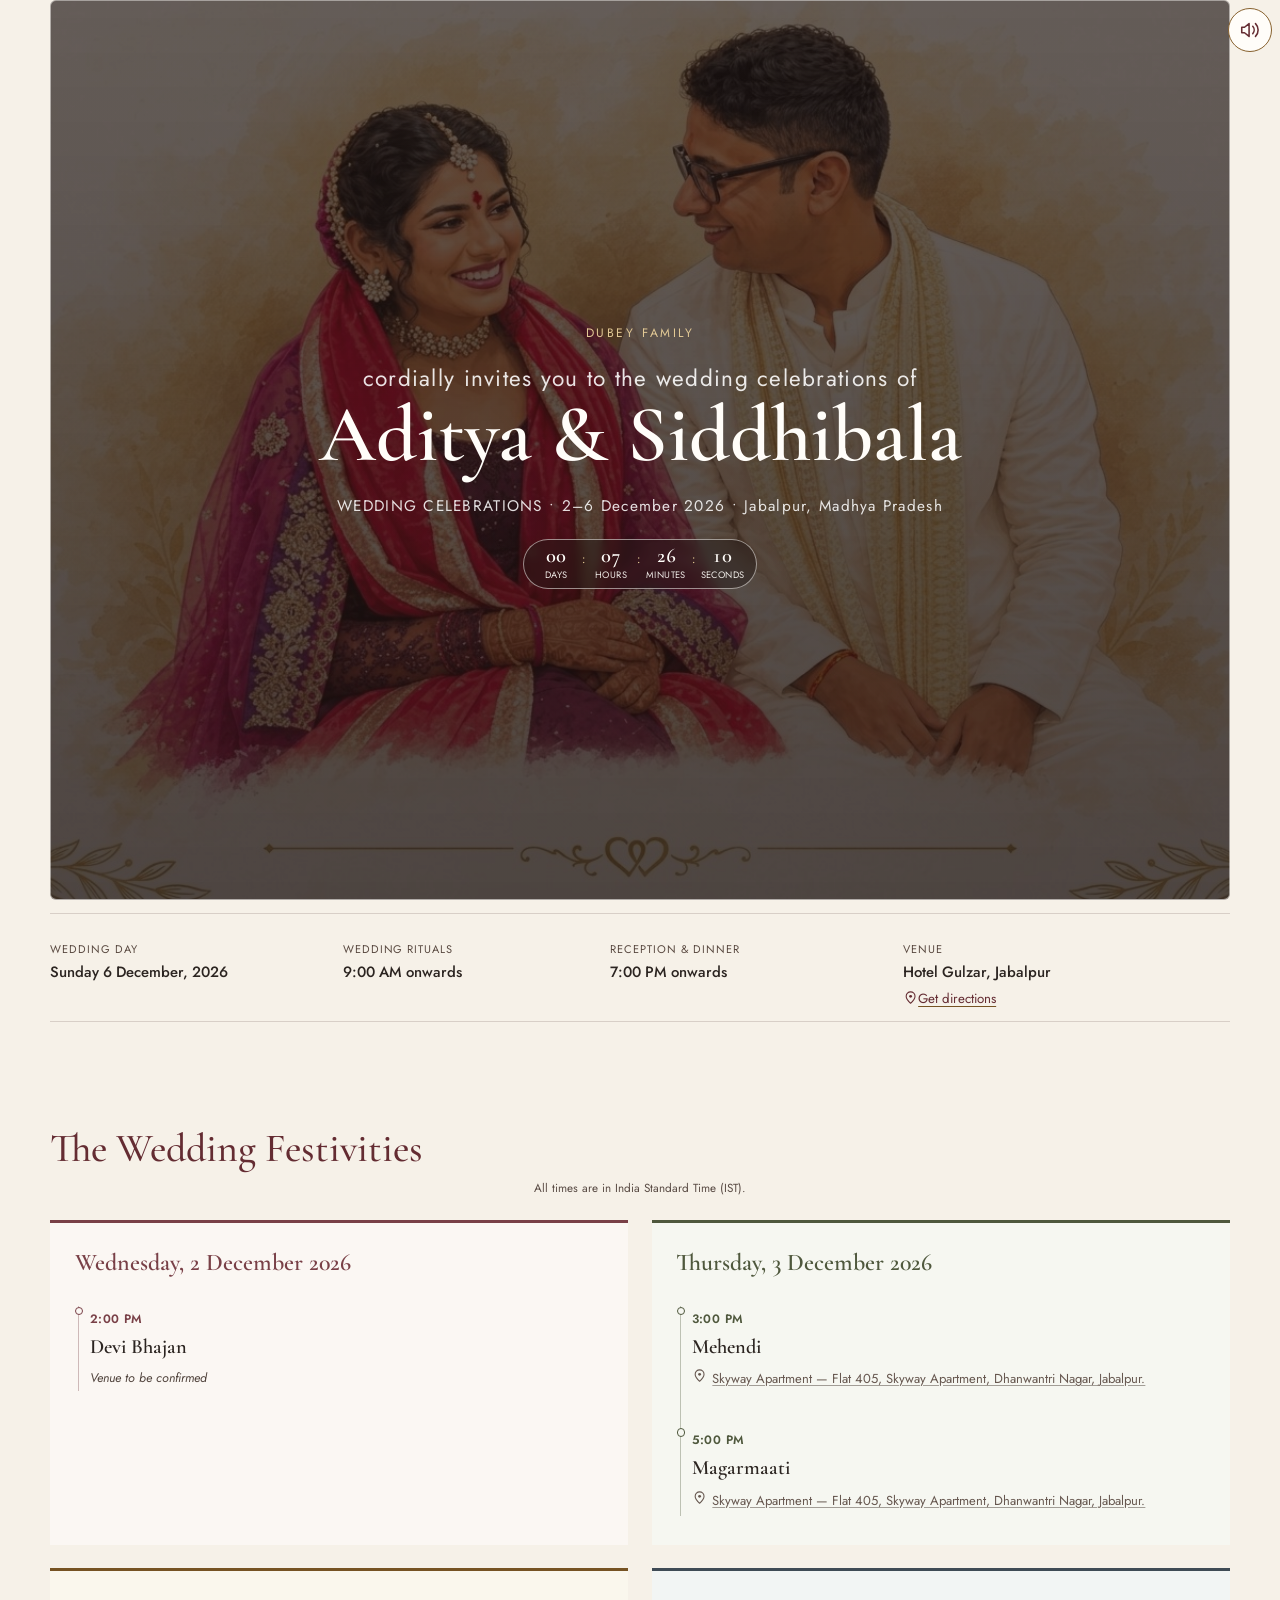
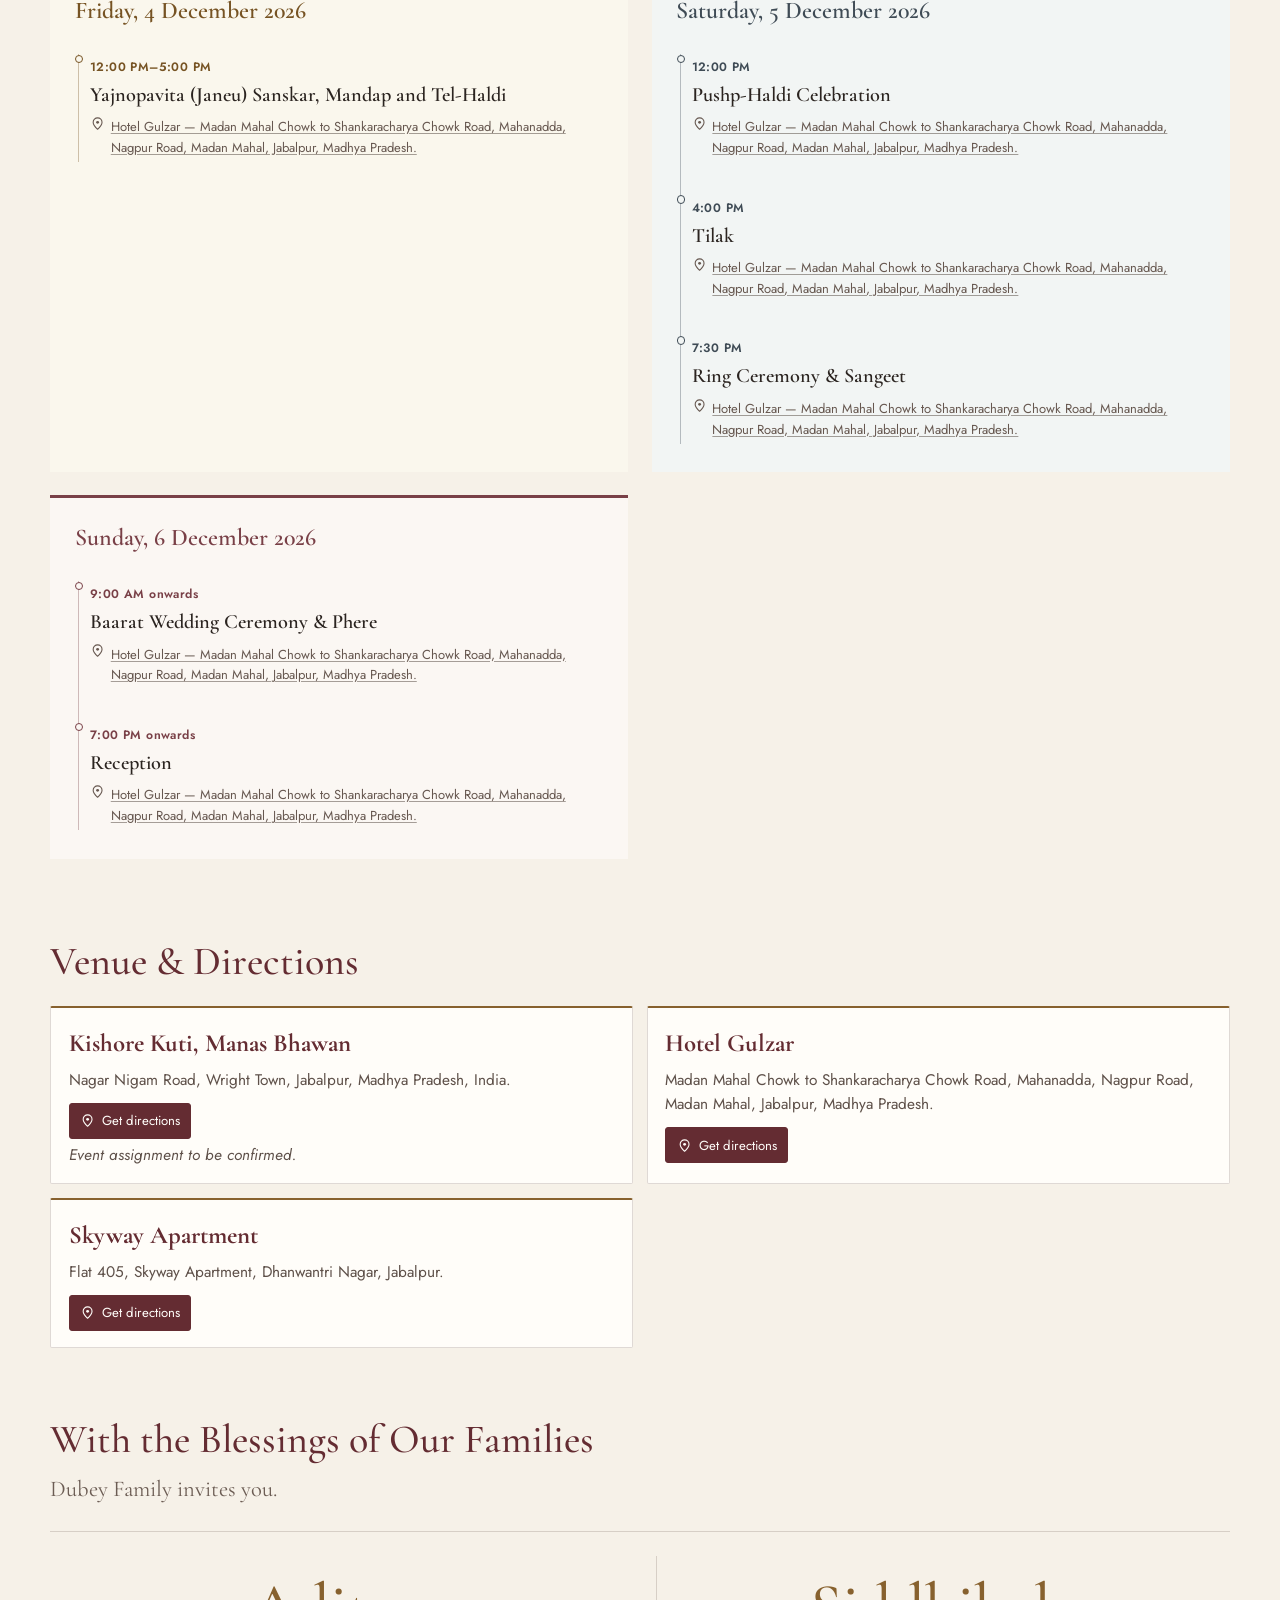
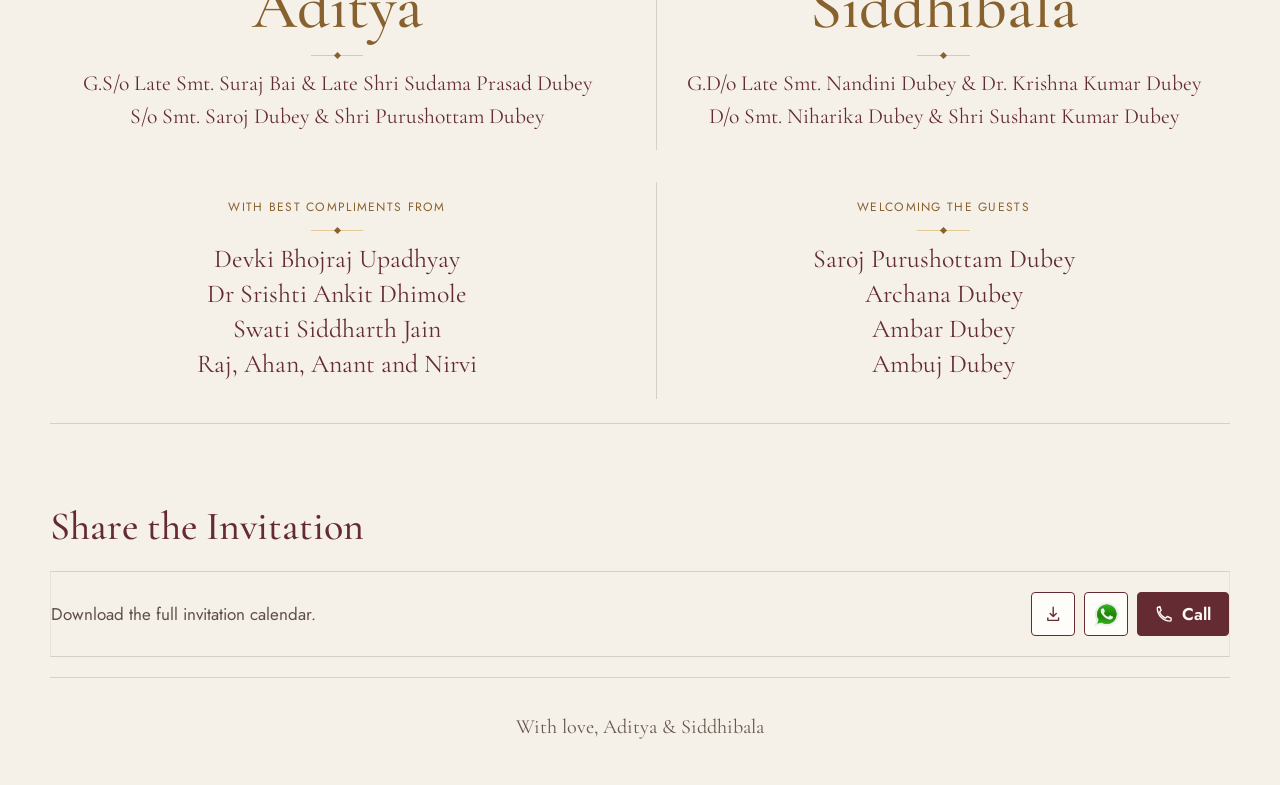
==== commit b955ec55: "Complete groom-side 1E wedding celebrations invitation Co-authored-by: Copilot <223556219+Copilot@us" ====
--- a/adisiddhi_1E/index.html
+++ b/adisiddhi_1E/index.html
@@ -4,10 +4,10 @@
     <meta charset="UTF-8" />
     <meta name="viewport" content="width=device-width, initial-scale=1.0" />
     <title>Aditya & Siddhibala | Wedding Invitation _1E</title>
-    <meta name="description" content="An elegant invitation for the wedding of Aditya and Siddhibala in Jabalpur on 6 December 2026. Project _1E." />
+    <meta name="description" content="The Dubey Family invites you to the wedding celebrations of Aditya and Siddhibala, 2–6 December 2026 in Jabalpur, Madhya Pradesh." />
 
     <meta property="og:title" content="Aditya & Siddhibala | Wedding Invitation _1E" />
-    <meta property="og:description" content="You are warmly invited to celebrate our wedding on 6 December 2026." />
+    <meta property="og:description" content="Join the Dubey Family for the wedding celebrations of Aditya and Siddhibala, 2–6 December 2026 in Jabalpur." />
     <meta property="og:image" content="https://adityadubey1313-oss.github.io/adisiddhi_1E/preview.jpg" />
     <meta property="og:type" content="website" />
     <meta property="og:url" content="https://adityadubey1313-oss.github.io/adisiddhi_1E/" />
@@ -17,35 +17,26 @@
     <link rel="preconnect" href="https://fonts.googleapis.com" />
     <link rel="preconnect" href="https://fonts.gstatic.com" crossorigin />
     <link href="https://fonts.googleapis.com/css2?family=Cormorant+Garamond:wght@400;500;600;700&family=Jost:wght@300;400;500;600;700&display=swap" rel="stylesheet" />
-    <link rel="stylesheet" href="styles.css" />
+    <link rel="stylesheet" href="styles.css?v=20261028-all-celebrations" />
   </head>
   <body>
+    <audio id="backgroundMusic" src="wedding-song.mp3" loop preload="none"></audio>
+    <button class="music-toggle" id="musicToggle" type="button" aria-label="Mute background music" aria-pressed="true" hidden>
+      <svg viewBox="0 0 24 24" aria-hidden="true" focusable="false"><path d="M11 5 6 9H3v6h3l5 4V5Z"></path><path class="music-waves" d="M15 8a6 6 0 0 1 0 8m3-11a10 10 0 0 1 0 14"></path><path class="music-silent" d="m16 9 5 6m0-6-5 6"></path></svg>
+    </button>
+    <p class="sr-only" id="musicStatus" role="status" aria-live="polite"></p>
     <div class="page-shell">
-      <header class="site-header">
-        <div class="nav-wrap">
-          <div class="brand" aria-label="Aditya and Siddhibala">Aditya &amp; Siddhibala</div>
-
-          <nav class="main-nav" aria-label="Main navigation">
-            <a href="#home" data-copy="navHome">Home</a>
-            <a href="#schedule" data-copy="navSchedule">Schedule</a>
-            <a href="#venues" data-copy="navVenue">Venues</a>
-            <a href="#family" data-copy="navFamily">Family</a>
-          </nav>
-
-        </div>
-      </header>
-
       <main id="home">
         <section class="hero" aria-labelledby="introName">
           <div class="hero-shell">
             <div class="hero-artwork">
               <div class="content">
-                <p class="intro-tag" id="introTag">With love and gratitude</p>
-                <p class="hero-subtitle" id="introInvite">Dubey Family invites you to celebrate</p>
+                <p class="intro-tag" id="introTag">DUBEY FAMILY</p>
+                <p class="hero-subtitle" id="introInvite">cordially invites you to the wedding celebrations of</p>
                 <h1 class="hero-title" id="introName">Aditya &amp; Siddhibala</h1>
-                <div class="hero-date" id="introDate">6 December 2026 • Jabalpur, Madhya Pradesh</div>
+                <div class="hero-date" id="introDate">WEDDING CELEBRATIONS • 2–6 December 2026 • Jabalpur, Madhya Pradesh</div>
                 <div class="countdown-block hero-countdown">
-                  <div class="countdown-row" id="countdown" role="timer" aria-label="Countdown to the wedding">
+                  <div class="countdown-row" id="countdown" role="timer" aria-label="Countdown to the reception">
                     <div class="countdown-unit"><strong id="daysValue">00</strong><span id="daysLabel">Days</span></div>
                     <span class="countdown-separator" aria-hidden="true">:</span>
                     <div class="countdown-unit"><strong id="hoursValue">00</strong><span id="hoursLabel">Hours</span></div>
@@ -87,6 +78,7 @@
         <section class="section" id="schedule">
           <div class="section-heading-group">
             <h2 class="section-heading" id="scheduleTitle">The Wedding Festivities</h2>
+            <p class="timezone-note">All times are in India Standard Time (IST).</p>
           </div>
           <div class="schedule-list" id="scheduleList"></div>
         </section>
@@ -139,7 +131,7 @@
       </footer>
     </div>
 
-    <script src="invitation-data.js?v=20261010-hi-spellings-2"></script>
-    <script src="app.js?v=d414273"></script>
+    <script src="invitation-data.js?v=20261028-all-celebrations"></script>
+    <script src="app.js?v=20261028-all-celebrations"></script>
   </body>
 </html>
--- a/adisiddhi_1E/styles.css
+++ b/adisiddhi_1E/styles.css
@@ -1484,3 +1484,74 @@
     gap: 0.45rem;
   }
 }
+
+.hero {
+  padding: 0;
+}
+
+.hero .hero-artwork {
+  min-height: 100vh;
+  min-height: 100svh;
+}
+
+.hero-artwork .content {
+  width: 100%;
+  padding-top: 3.5rem;
+  padding-bottom: 2rem;
+}
+
+.event-venue {
+  overflow-wrap: anywhere;
+}
+
+.family-couple .family-role {
+  margin: 0;
+  font-family: 'Cormorant Garamond', Georgia, serif;
+  font-size: clamp(2.8rem, 6vw, 4rem);
+  font-weight: 500;
+  line-height: 1.1;
+  letter-spacing: normal;
+  text-transform: none;
+}
+
+.family-couple .family-names p {
+  font-size: clamp(1.15rem, 2vw, 1.35rem);
+  line-height: 1.4;
+  text-wrap: pretty;
+}
+
+.family-group:nth-child(odd) {
+  border-left: 0;
+}
+
+.music-toggle {
+  position: fixed;
+  top: max(0.5rem, env(safe-area-inset-top));
+  right: max(0.5rem, env(safe-area-inset-right));
+  z-index: 40;
+  display: grid;
+  width: 44px;
+  height: 44px;
+  place-items: center;
+  border: 1px solid var(--gold);
+  border-radius: 50%;
+  background: var(--pearl);
+  color: var(--maroon);
+  cursor: pointer;
+}
+
+.music-toggle svg {
+  width: 22px;
+  height: 22px;
+  fill: none;
+  stroke: currentColor;
+  stroke-width: 1.7;
+  stroke-linecap: round;
+  stroke-linejoin: round;
+}
+
+.music-toggle[hidden],
+.music-toggle[aria-pressed="false"] .music-waves,
+.music-toggle[aria-pressed="true"] .music-silent {
+  display: none;
+}
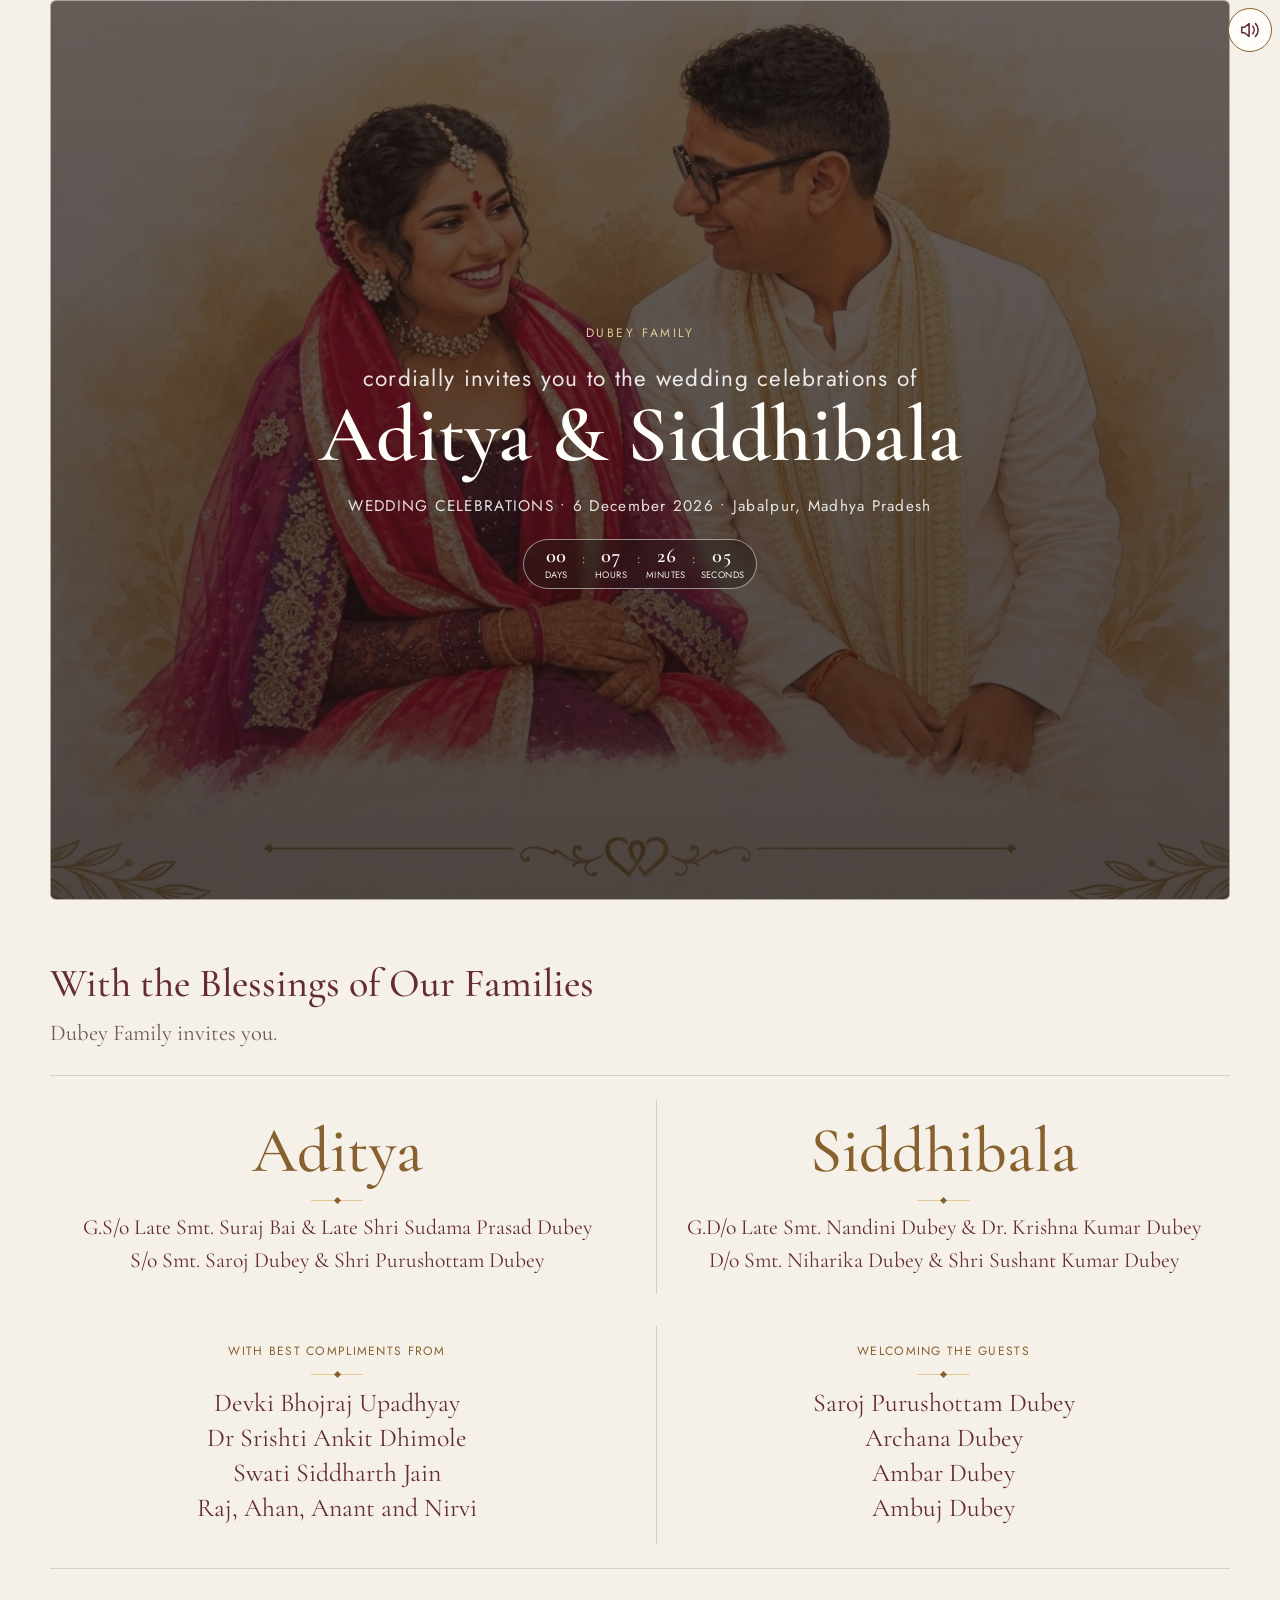
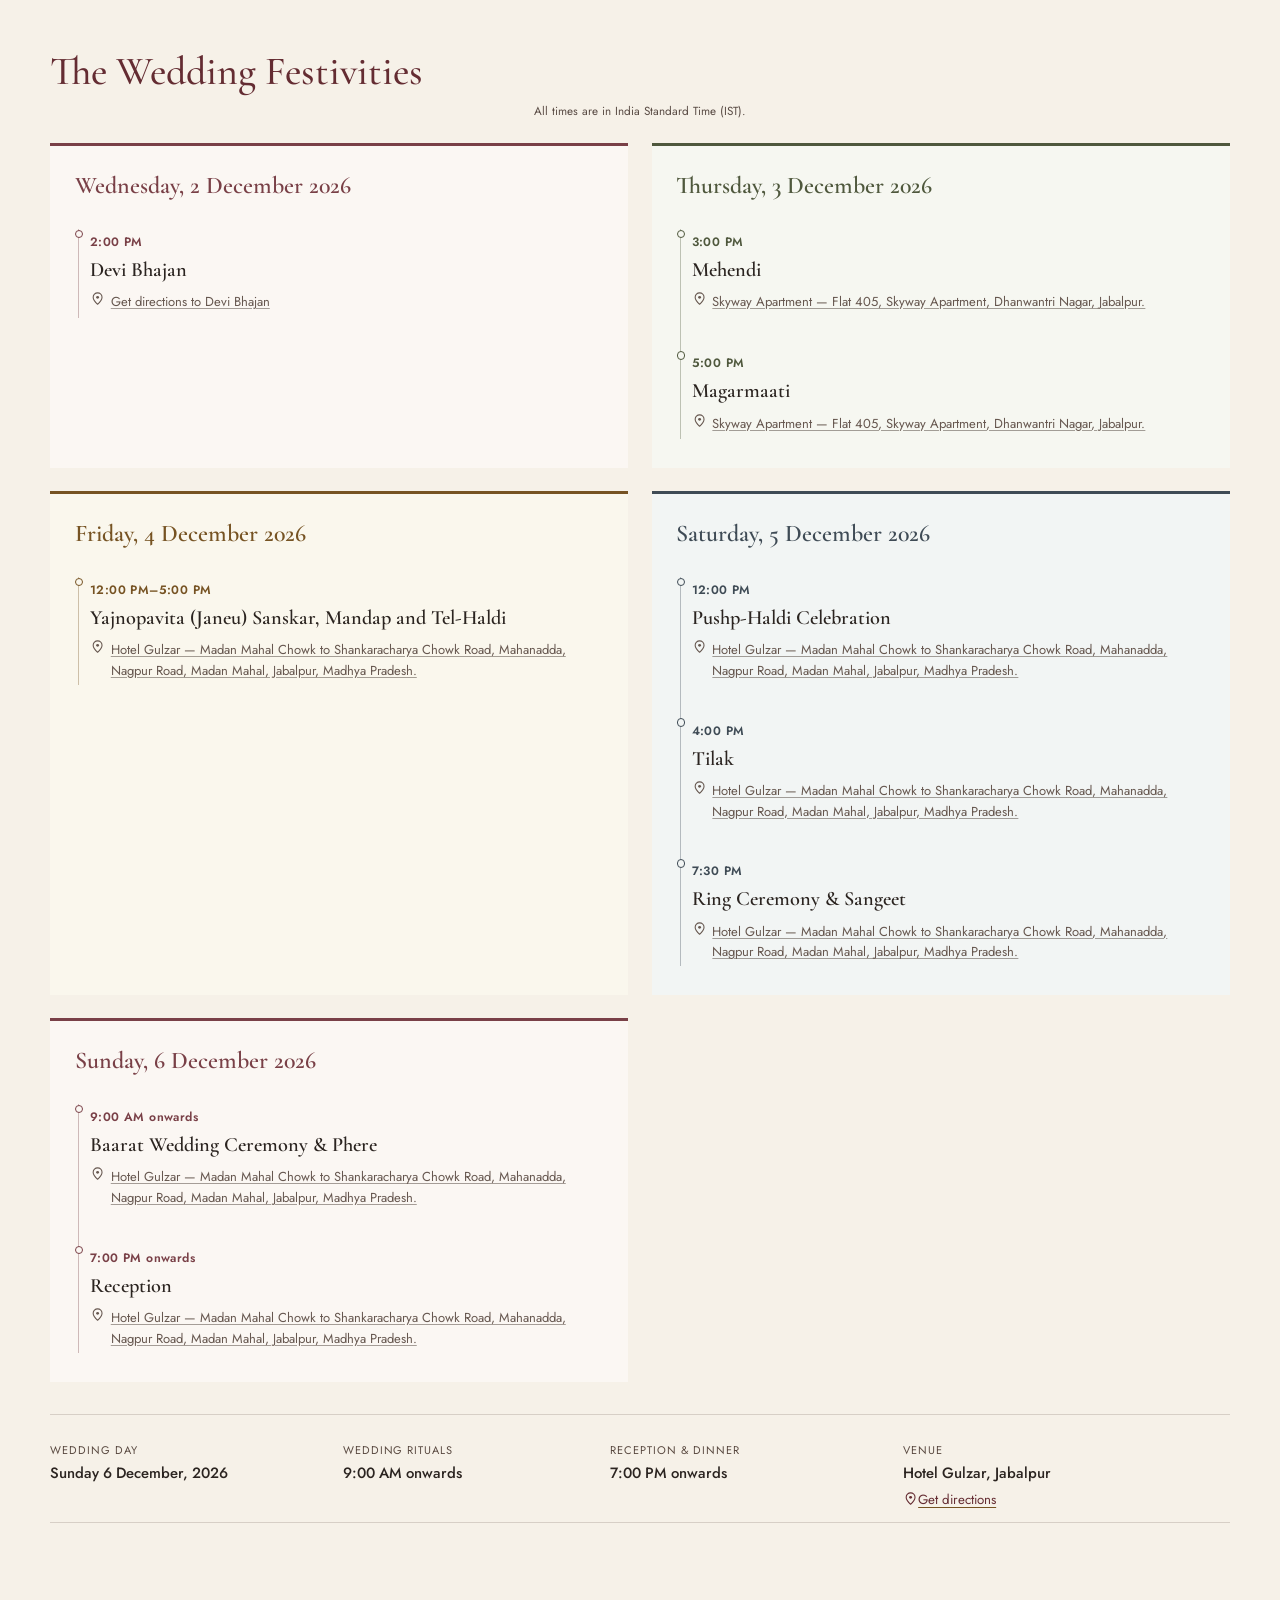
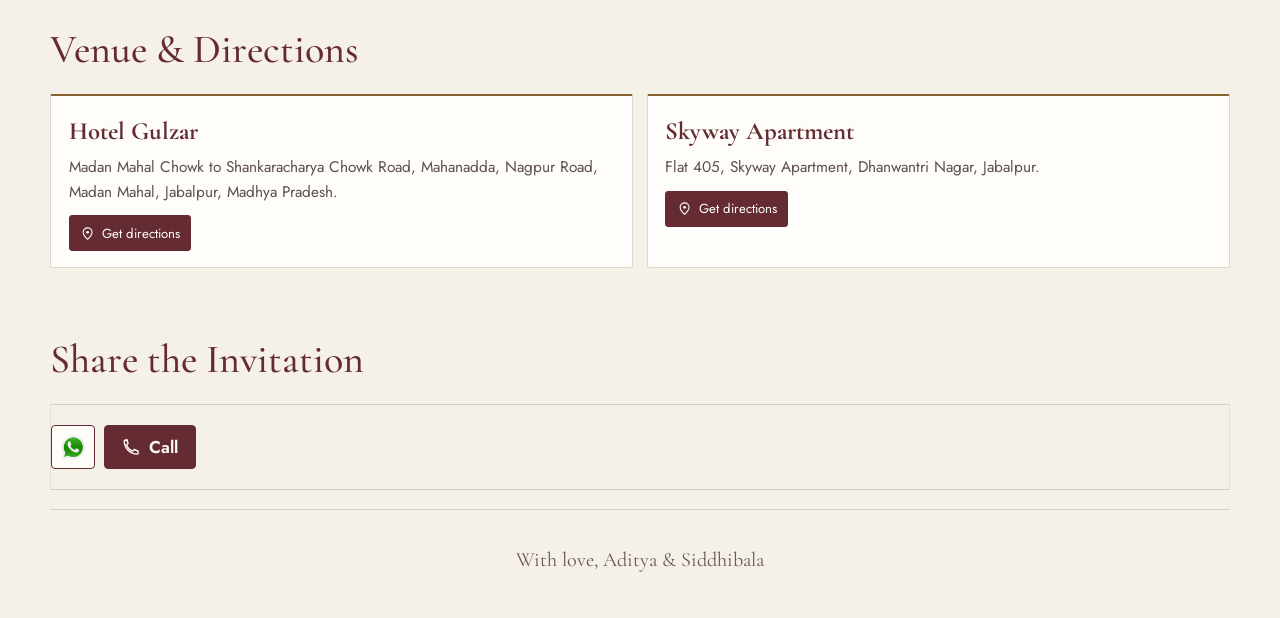
==== commit 256944a5: "Finalize 1E family order, directions and reception contacts Remove obsolete venue and calendar downl" ====
--- a/adisiddhi_1E/index.html
+++ b/adisiddhi_1E/index.html
@@ -34,7 +34,7 @@
                 <p class="intro-tag" id="introTag">DUBEY FAMILY</p>
                 <p class="hero-subtitle" id="introInvite">cordially invites you to the wedding celebrations of</p>
                 <h1 class="hero-title" id="introName">Aditya &amp; Siddhibala</h1>
-                <div class="hero-date" id="introDate">WEDDING CELEBRATIONS • 2–6 December 2026 • Jabalpur, Madhya Pradesh</div>
+                <div class="hero-date" id="introDate">WEDDING CELEBRATIONS • 6 December 2026 • Jabalpur, Madhya Pradesh</div>
                 <div class="countdown-block hero-countdown">
                   <div class="countdown-row" id="countdown" role="timer" aria-label="Countdown to the reception">
                     <div class="countdown-unit"><strong id="daysValue">00</strong><span id="daysLabel">Days</span></div>
@@ -49,6 +49,20 @@
               </div>
             </div>
           </div>
+        </section>
+
+        <section class="section" id="family">
+          <h2 class="section-heading" id="familyTitle">With the Blessings of Our Families</h2>
+          <p class="family-invitation" id="familyLine">Dubey Family invites you.</p>
+          <div class="family-grid" id="familyGrid"></div>
+        </section>
+
+        <section class="section" id="schedule">
+          <div class="section-heading-group">
+            <h2 class="section-heading" id="scheduleTitle">The Wedding Festivities</h2>
+            <p class="timezone-note">All times are in India Standard Time (IST).</p>
+          </div>
+          <div class="schedule-list" id="scheduleList"></div>
         </section>
 
         <section class="section invitation-details" id="heroSection" aria-label="Wedding details">
@@ -75,34 +89,15 @@
           </div>
         </section>
 
-        <section class="section" id="schedule">
-          <div class="section-heading-group">
-            <h2 class="section-heading" id="scheduleTitle">The Wedding Festivities</h2>
-            <p class="timezone-note">All times are in India Standard Time (IST).</p>
-          </div>
-          <div class="schedule-list" id="scheduleList"></div>
-        </section>
-
         <section class="section" id="venues">
           <h2 class="section-heading" id="venueTitle">Venue &amp; Directions</h2>
           <div class="venue-grid" id="venueGrid"></div>
         </section>
 
-        <section class="section" id="family">
-          <h2 class="section-heading" id="familyTitle">Family</h2>
-          <p class="family-invitation" id="familyLine">Dubey Family invites you.</p>
-          <div class="family-grid" id="familyGrid"></div>
-        </section>
-
         <section class="section" id="share">
           <h2 class="section-heading" id="shareTitle">Share the Invitation</h2>
           <div class="share-wrap">
-            <p id="downloadCalendarCaption">Download the complete invitation calendar and share the celebration with your loved ones.</p>
             <div class="action-group" aria-label="Invitation actions">
-              <button class="action-button action-button-icon" id="downloadCalendar" type="button" aria-label="Download calendar">
-                <svg class="action-icon" viewBox="0 0 24 24" aria-hidden="true" focusable="false"><path d="M12 3v12m0 0 4-4m-4 4-4-4M5 17v3h14v-3"></path></svg>
-                <span class="sr-only" id="downloadCalendarLabel">Download calendar</span>
-              </button>
               <button class="action-button action-button-icon" id="whatsappShare" type="button" aria-label="Share on WhatsApp">
                 <img class="whatsapp-logo" src="whatsapp-logo.png" alt="" aria-hidden="true" />
               </button>
@@ -117,8 +112,8 @@
         <dialog class="contact-dialog" id="contactDialog" aria-labelledby="contactDialogTitle" aria-describedby="contactDialogDescription">
           <div class="contact-dialog-header">
             <div>
-              <h2 id="contactDialogTitle">Contact numbers</h2>
-              <p id="contactDialogDescription" class="sr-only">Contact numbers grouped by venue.</p>
+              <h2 id="contactDialogTitle">Reception venue contacts</h2>
+              <p id="contactDialogDescription">Contact numbers for Hotel Gulzar, the reception venue</p>
             </div>
             <button class="contact-close" id="closeContacts" type="button" aria-label="Close contact panel" autofocus>&times;</button>
           </div>
@@ -131,7 +126,7 @@
       </footer>
     </div>
 
-    <script src="invitation-data.js?v=20261028-all-celebrations"></script>
-    <script src="app.js?v=20261028-all-celebrations"></script>
+    <script src="invitation-data.js?v=20261028-final-details"></script>
+    <script src="app.js?v=20261028-final-details"></script>
   </body>
 </html>
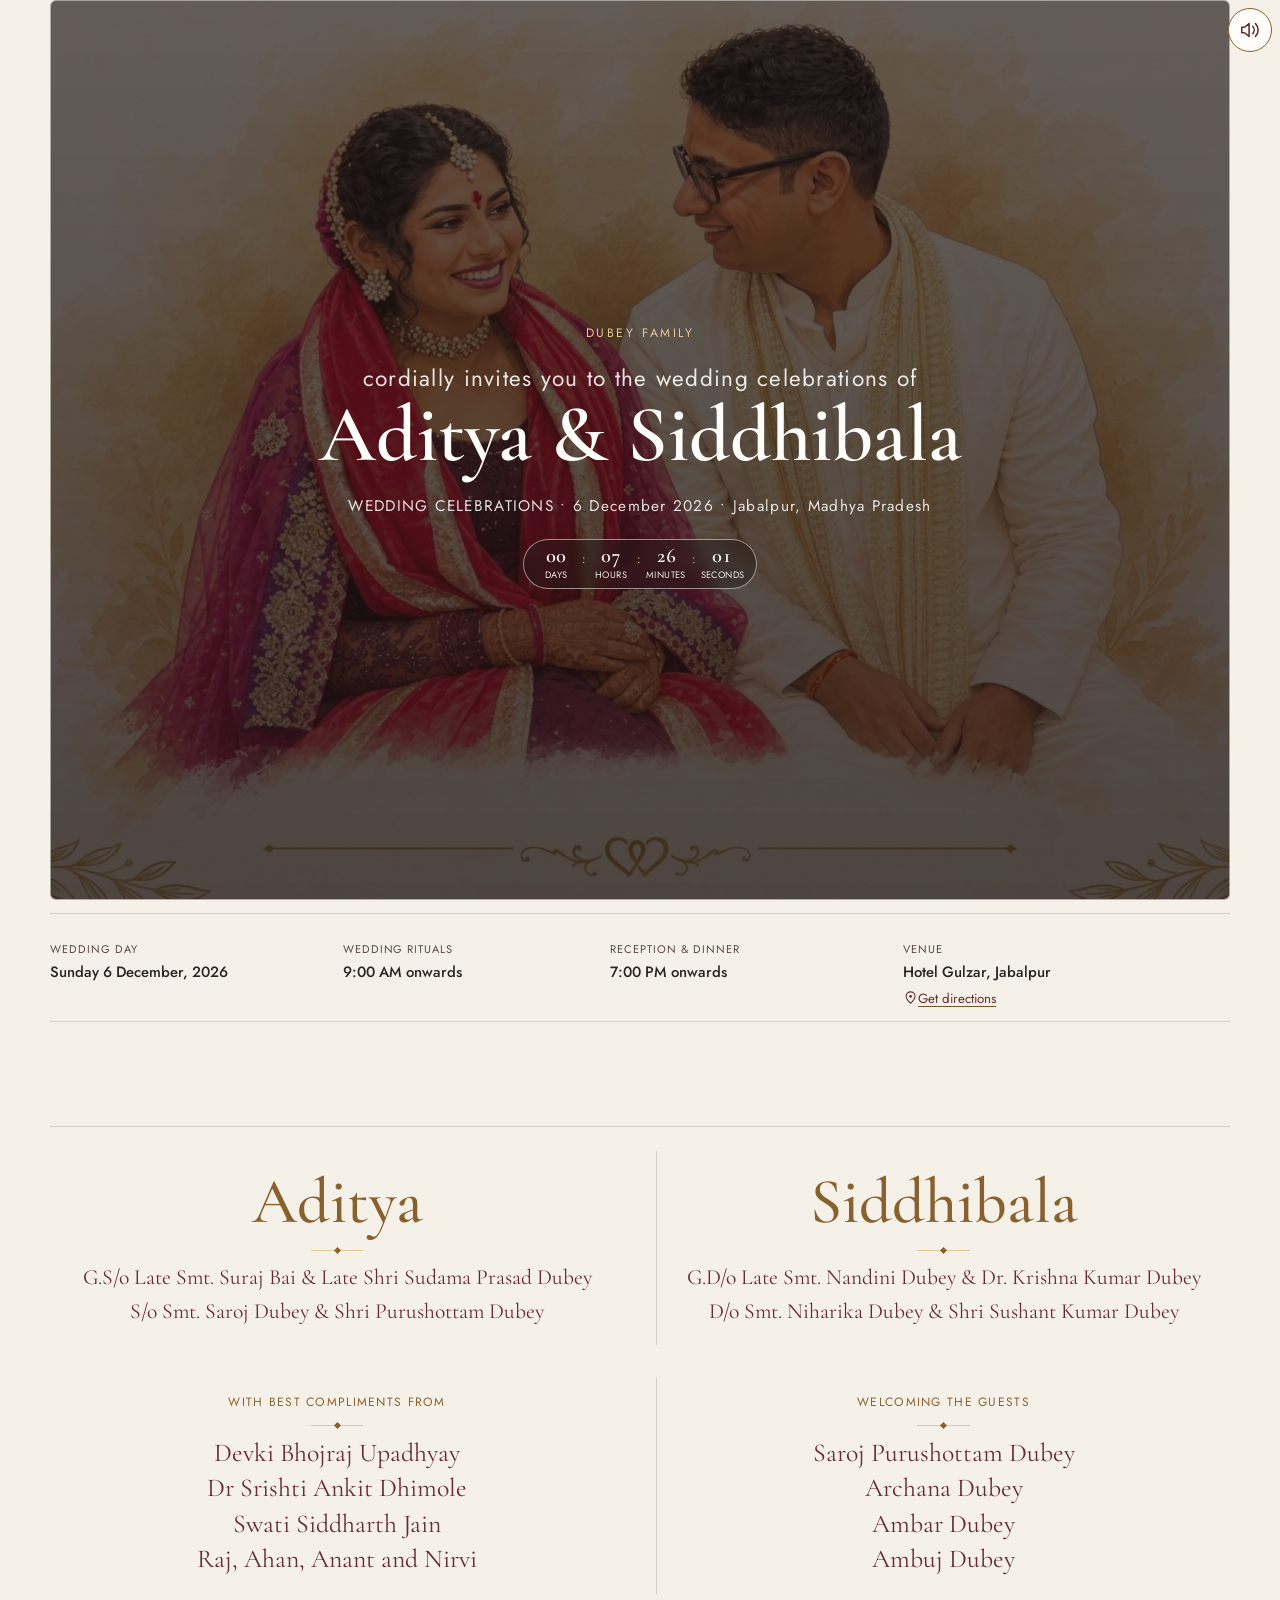
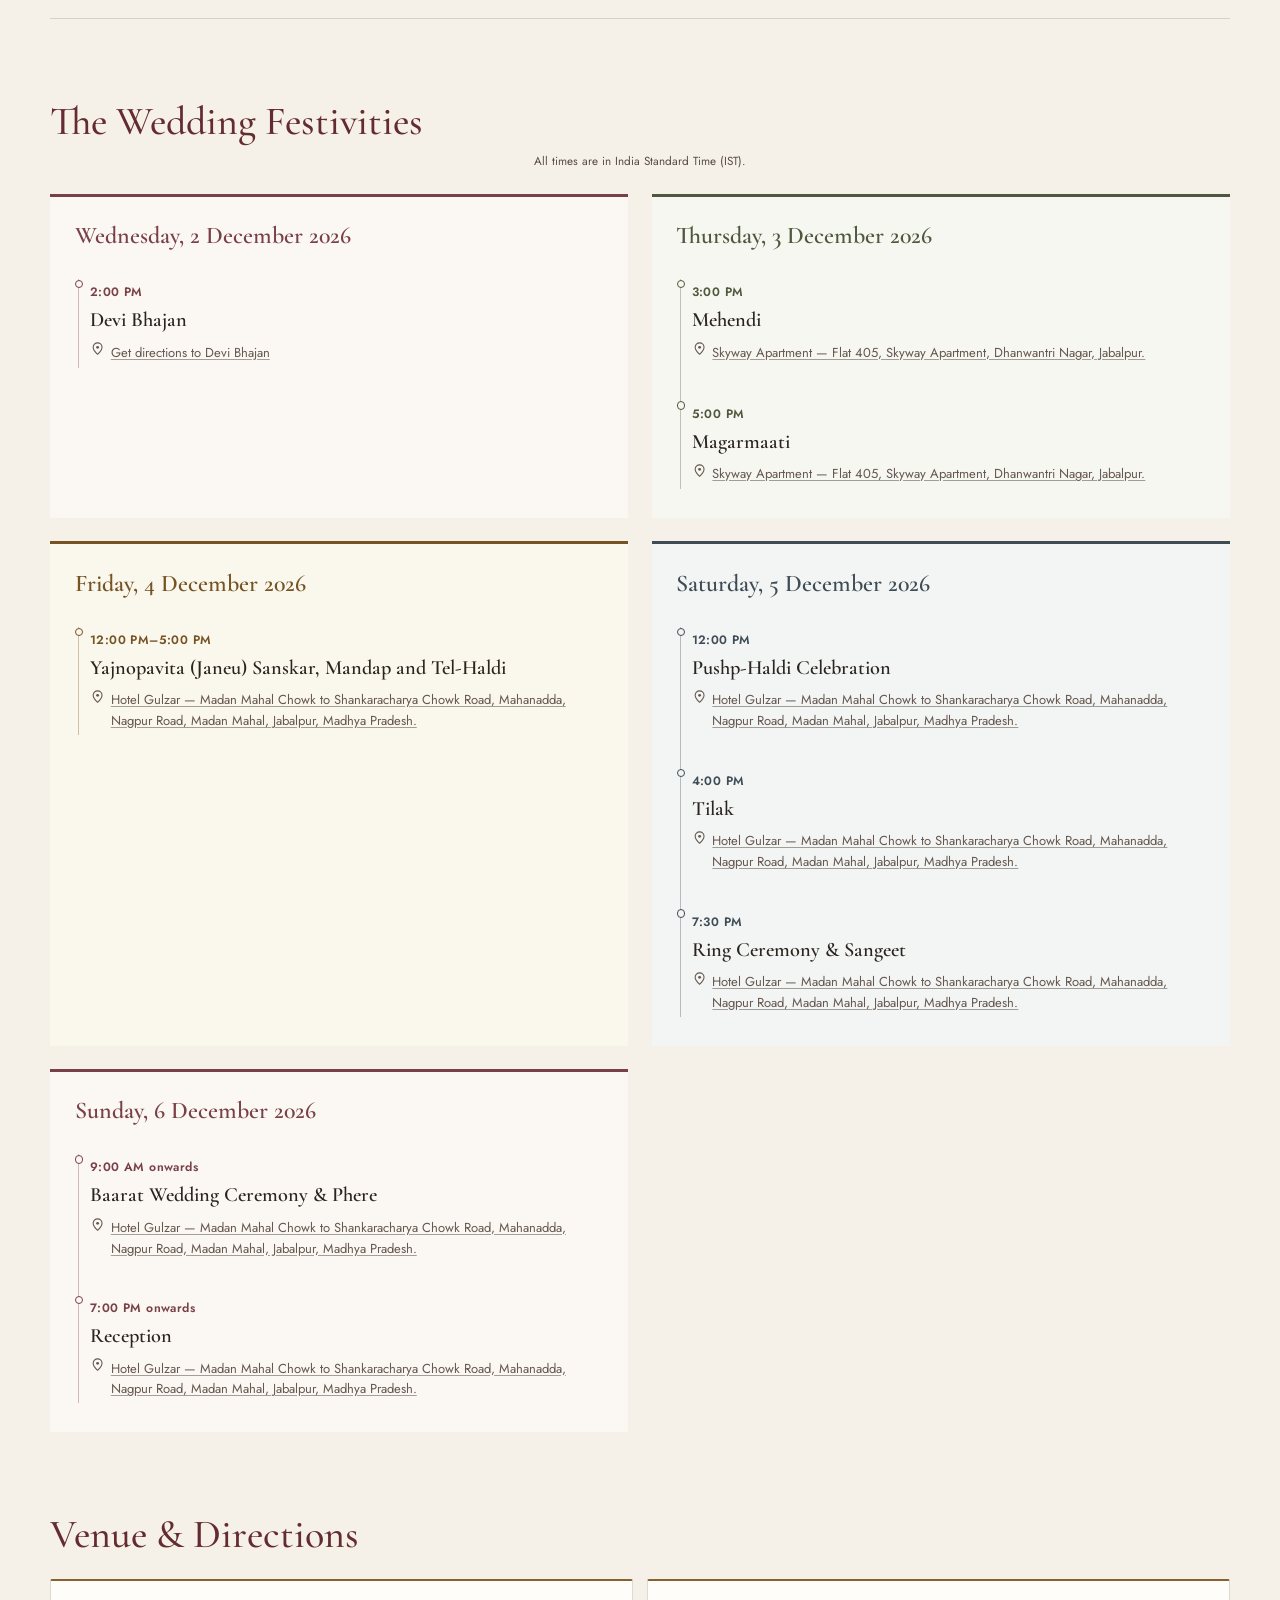
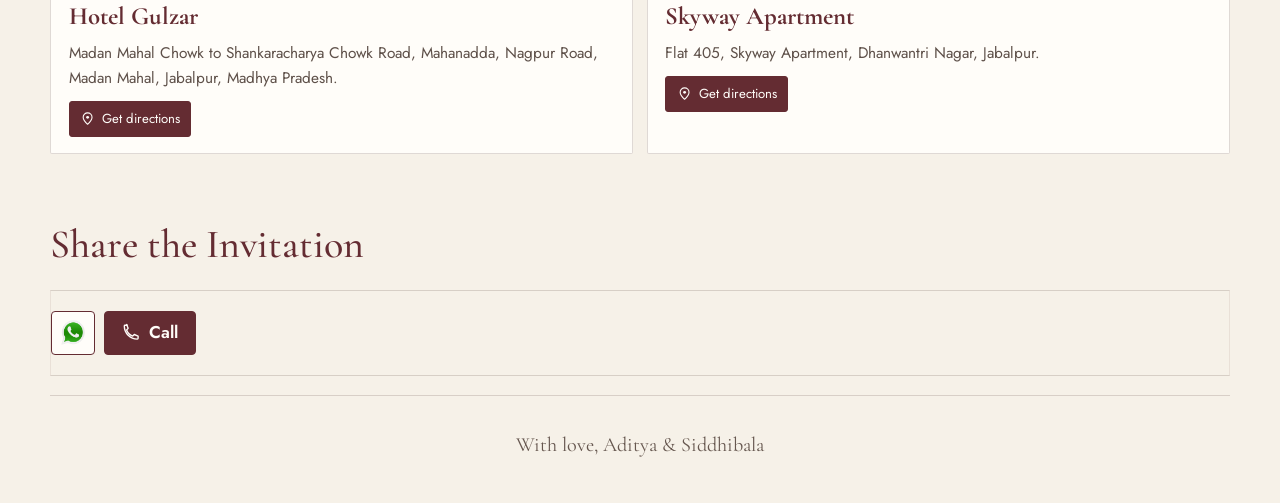
==== commit afce0b57: "Place wedding details before family and festivities in 1E Co-authored-by: Copilot <223556219+Copilot" ====
--- a/adisiddhi_1E/index.html
+++ b/adisiddhi_1E/index.html
@@ -51,9 +51,31 @@
           </div>
         </section>
 
-        <section class="section" id="family">
-          <h2 class="section-heading" id="familyTitle">With the Blessings of Our Families</h2>
-          <p class="family-invitation" id="familyLine">Dubey Family invites you.</p>
+        <section class="section invitation-details" id="heroSection" aria-label="Wedding details">
+          <div class="wedding-panel">
+            <div class="wedding-details" aria-label="Wedding details">
+              <div class="wedding-detail wedding-date-detail">
+                <span class="detail-label" id="eventDateLabel">Wedding day</span>
+                <strong id="weddingDateDetail">Sunday, 6 December 2026</strong>
+              </div>
+              <div class="wedding-detail">
+                <span class="detail-label" id="ritualsLabel">Wedding rituals</span>
+                <strong id="ritualsTimeDetail">9:00 AM onwards</strong>
+              </div>
+              <div class="wedding-detail">
+                <span class="detail-label" id="receptionLabel">Reception &amp; dinner</span>
+                <strong id="receptionTimeDetail">7:00 PM onwards</strong>
+              </div>
+              <div class="wedding-detail venue-detail">
+                <span class="detail-label" id="venueLabel">Venue</span>
+                <strong id="weddingVenueDetail">Hotel Gulzar, Jabalpur</strong>
+                <a class="text-link directions-link" id="mainDirections" target="_blank" rel="noopener noreferrer">Get directions</a>
+              </div>
+            </div>
+          </div>
+        </section>
+
+        <section class="section" id="family" aria-label="Family details">
           <div class="family-grid" id="familyGrid"></div>
         </section>
 
@@ -63,30 +85,6 @@
             <p class="timezone-note">All times are in India Standard Time (IST).</p>
           </div>
           <div class="schedule-list" id="scheduleList"></div>
-        </section>
-
-        <section class="section invitation-details" id="heroSection" aria-label="Wedding details">
-          <div class="wedding-panel">
-            <div class="wedding-details" aria-label="Wedding details">
-              <div class="wedding-detail wedding-date-detail">
-                <span class="detail-label" id="eventDateLabel">Wedding day</span>
-                <strong id="weddingDateDetail"></strong>
-              </div>
-              <div class="wedding-detail">
-                <span class="detail-label" id="ritualsLabel">Wedding rituals</span>
-                <strong id="ritualsTimeDetail"></strong>
-              </div>
-              <div class="wedding-detail">
-                <span class="detail-label" id="receptionLabel">Reception &amp; dinner</span>
-                <strong id="receptionTimeDetail"></strong>
-              </div>
-              <div class="wedding-detail venue-detail">
-                <span class="detail-label" id="venueLabel">Venue</span>
-                <strong id="weddingVenueDetail"></strong>
-                <a class="text-link directions-link" id="mainDirections" target="_blank" rel="noopener noreferrer">Get directions</a>
-              </div>
-            </div>
-          </div>
         </section>
 
         <section class="section" id="venues">
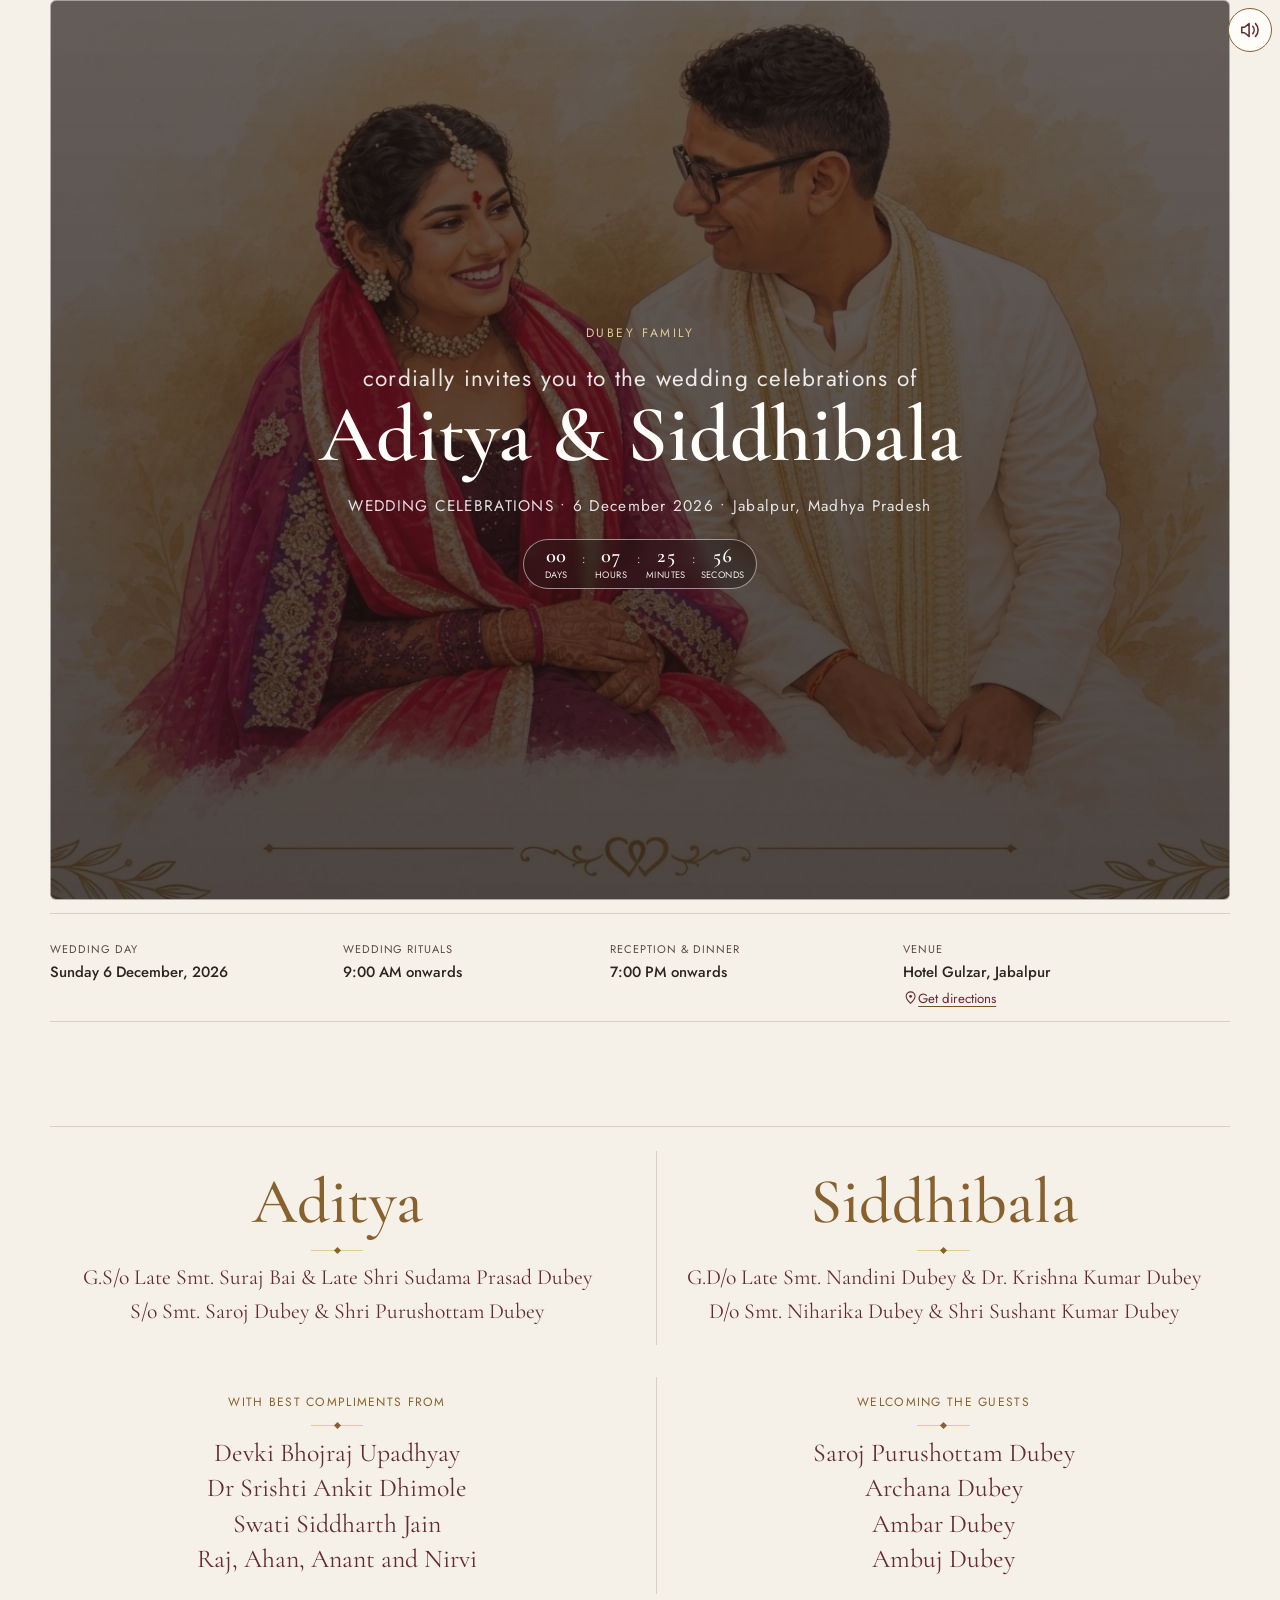
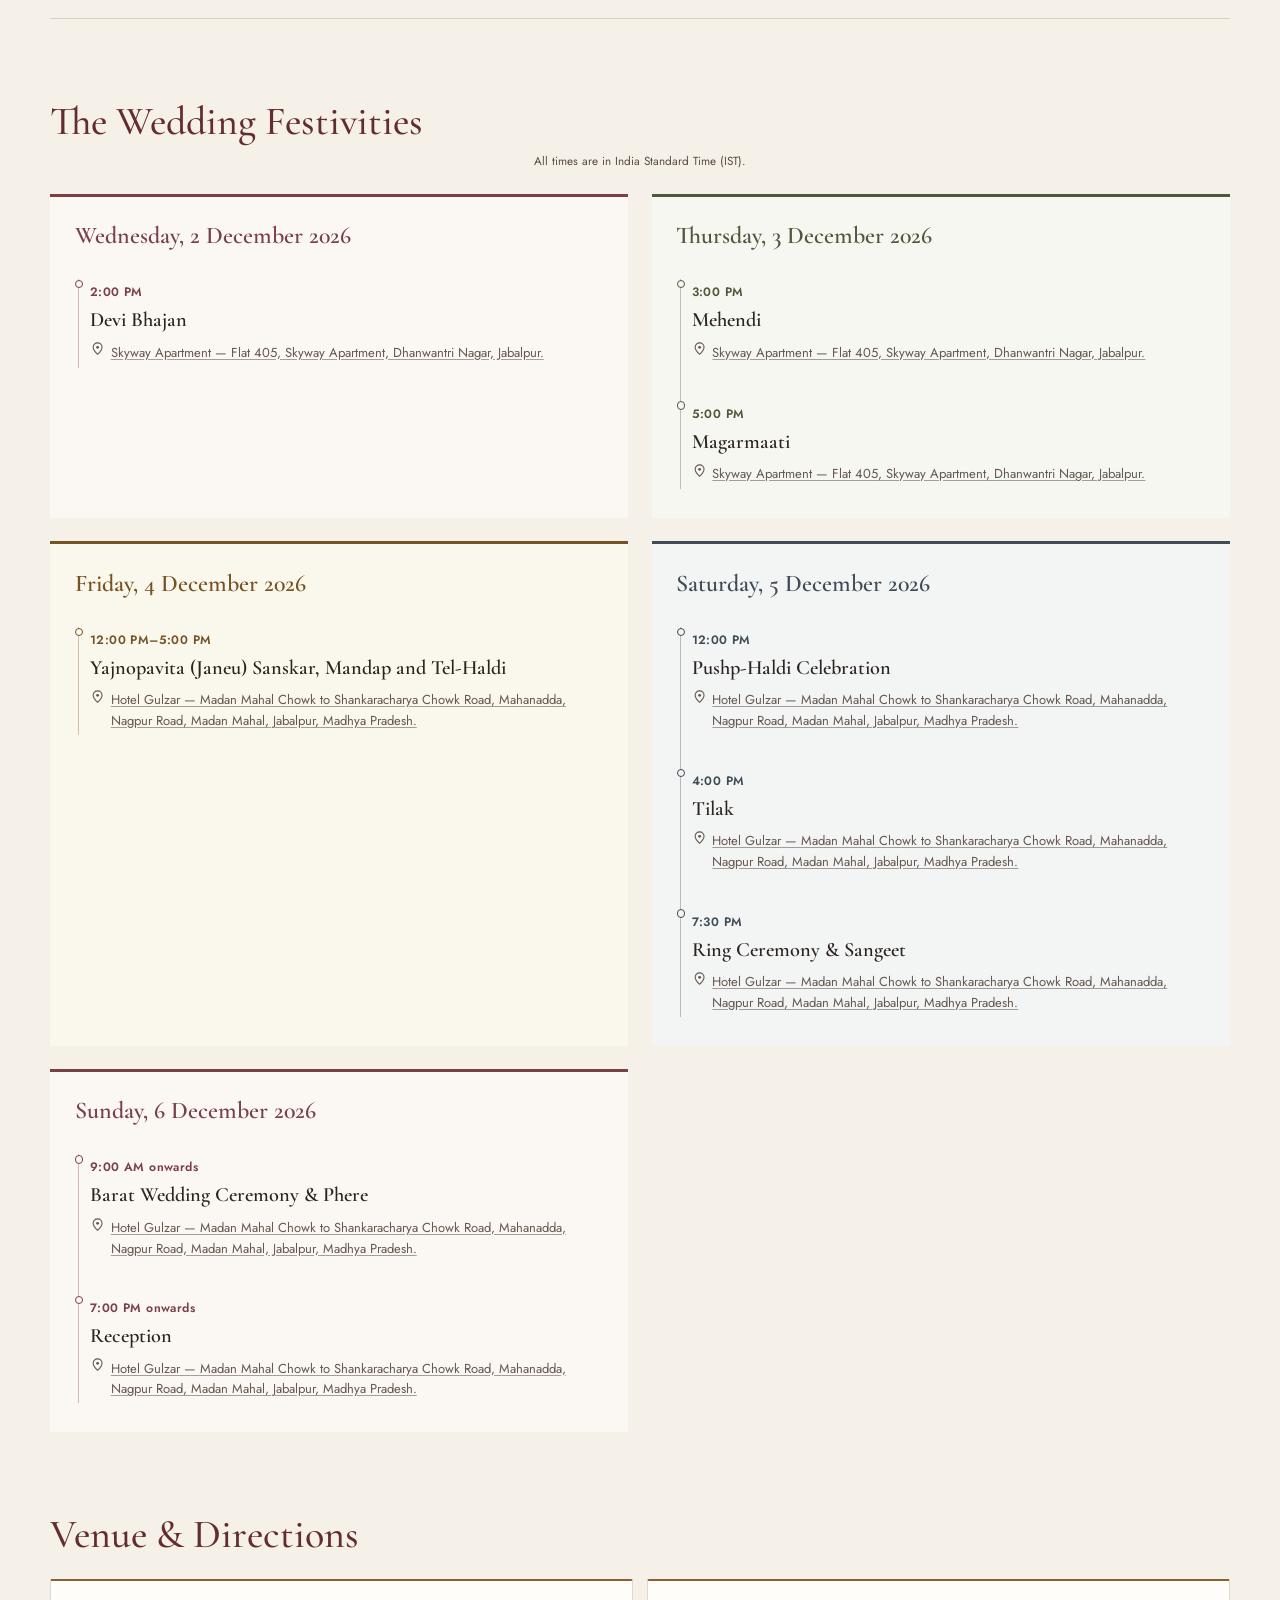
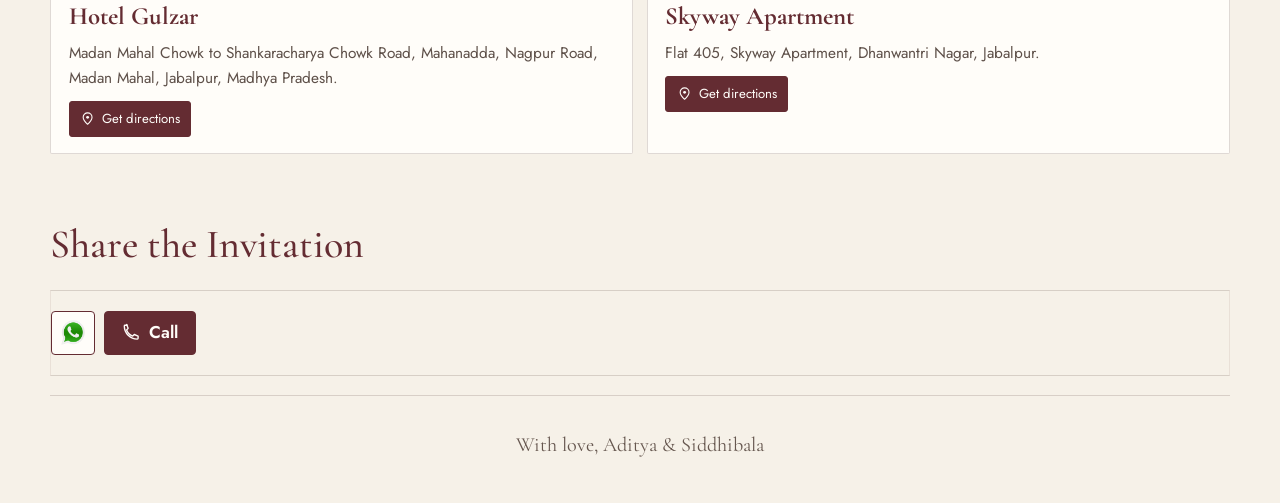
==== commit 30fbc1e6: "Refresh 1E event data cache after venue correction Co-authored-by: Copilot <223556219+Copilot@users." ====
--- a/adisiddhi_1E/index.html
+++ b/adisiddhi_1E/index.html
@@ -124,7 +124,7 @@
       </footer>
     </div>
 
-    <script src="invitation-data.js?v=20261028-final-details"></script>
+    <script src="invitation-data.js?v=20261028-skyway-barat"></script>
     <script src="app.js?v=20261028-final-details"></script>
   </body>
 </html>
